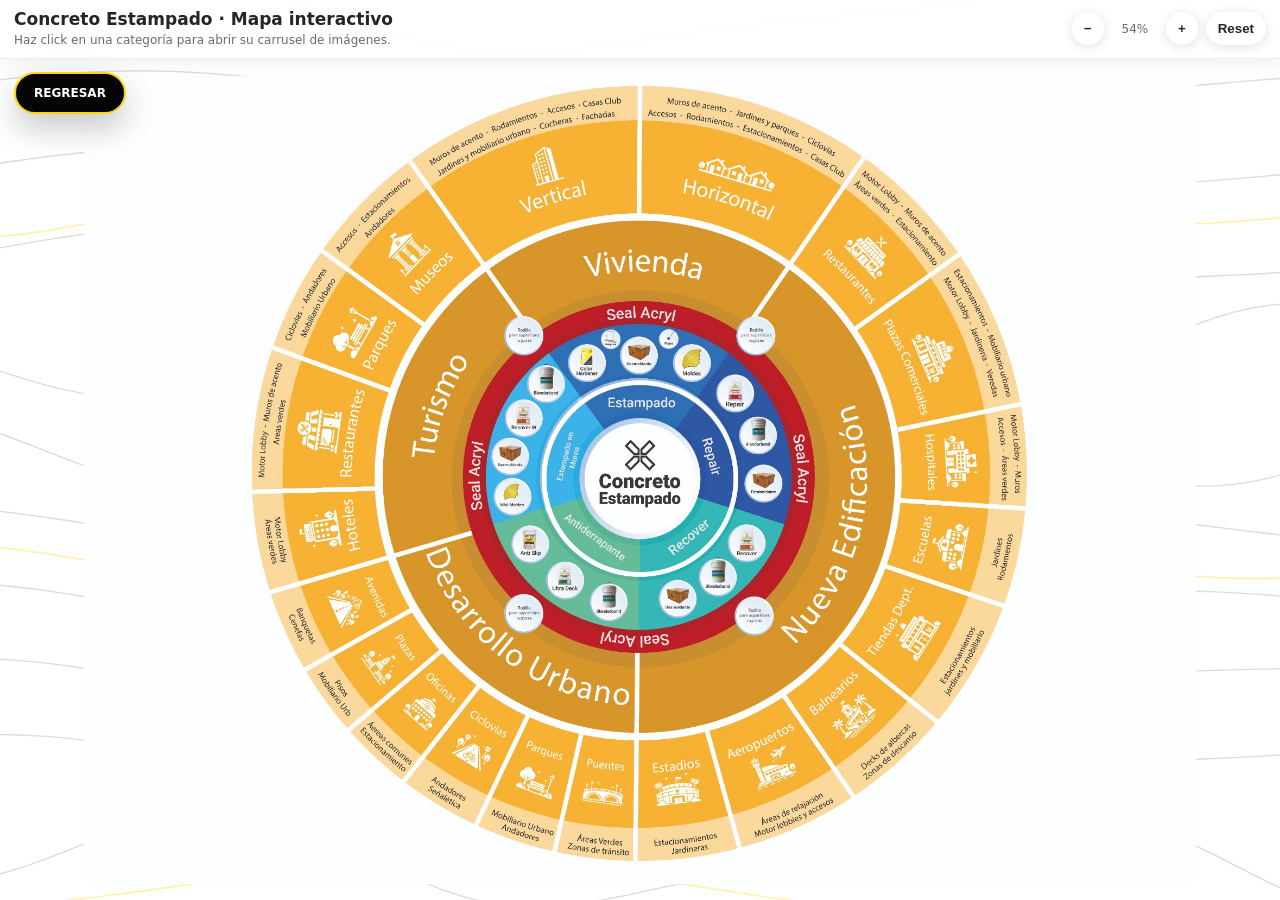
==== infografias/estampado/index.html @ 696eff78 "Add files via upload" ====
<!doctype html>
<html lang="es">
<head>
  <meta charset="utf-8" />
  <meta name="viewport" content="width=device-width, initial-scale=1" />
  <title>Mapa interactivo embebible | Concreto Estampado</title>
  <style>
    :root { --bg:#f6f6f3; --panel:rgba(255,255,255,.94); --accent:#f6ae22; --text:#252525; --muted:#6b6b6b; --ring:rgba(255,190,54,.32); }
    * { box-sizing:border-box; }
    html, body { height:100%; margin:0; background:var(--bg); font-family:Inter, system-ui, -apple-system, BlinkMacSystemFont, "Segoe UI", sans-serif; color:var(--text); }
    body { overflow:hidden; }
    .app { width:100vw; height:100vh; display:grid; grid-template-rows:auto 1fr; }
    header { position:relative; z-index:10; display:flex; gap:12px; align-items:center; justify-content:space-between; padding:10px 14px; background:var(--panel); box-shadow:0 2px 20px rgba(0,0,0,.08); }
    .brand { min-width:0; line-height:1.15; }
    .brand strong { display:block; font-size:clamp(14px,2vw,17px); white-space:nowrap; overflow:hidden; text-overflow:ellipsis; }
    .brand span { font-size:12px; color:var(--muted); }
    .toolbar { display:flex; gap:8px; align-items:center; }
    button { border:0; border-radius:999px; padding:9px 12px; font-weight:700; cursor:pointer; background:#fff; color:var(--text); box-shadow:0 2px 12px rgba(0,0,0,.12); }
    button:hover { background:#fff7e5; }
    .zoom-readout { font-size:12px; min-width:46px; text-align:center; color:var(--muted); }
    .stage { position:relative; overflow:hidden; touch-action:none; cursor:grab; }
    .stage.dragging { cursor:grabbing; }
    .world { position:absolute; left:0; top:0; transform-origin:0 0; }
    .map-wrap { position:relative; width:2048px; height:1489px; }
    .map-img { position:absolute; inset:0; width:2048px; height:1489px; user-select:none; pointer-events:none; display:block; }
    svg.hotspots { position:absolute; inset:0; width:2048px; height:1489px; overflow:visible; }
    .hotspot { fill:transparent; stroke:transparent; stroke-width:3; cursor:pointer; pointer-events:all; transition:fill .16s ease, stroke .16s ease; }
    .hotspot:hover, .hotspot:focus-visible { fill:var(--ring); stroke:rgba(255,255,255,.85); outline:none; }
    .hint { position:absolute; left:14px; bottom:14px; z-index:10; background:var(--panel); border-radius:16px; padding:10px 12px; box-shadow:0 8px 28px rgba(0,0,0,.16); font-size:13px; color:var(--muted); max-width:min(92vw,560px); }
    .tooltip, .toast { position:fixed; z-index:30; background:#1f1f1f; color:#fff; border-radius:12px; font-size:13px; box-shadow:0 8px 25px rgba(0,0,0,.22); }
    .tooltip { pointer-events:none; transform:translate(-50%,calc(-100% - 14px)); padding:8px 10px; opacity:0; transition:opacity .12s ease; white-space:nowrap; }
    .tooltip.show { opacity:1; }
    .toast { left:50%; bottom:24px; transform:translateX(-50%); border-radius:999px; padding:10px 14px; opacity:0; pointer-events:none; transition:opacity .18s ease,bottom .18s ease; }
    .toast.show { opacity:1; bottom:34px; }
    .modal { position:fixed; inset:0; z-index:40; display:none; place-items:center; padding:10px; background:rgba(10,10,10,.82); backdrop-filter:blur(10px); }
    .modal.open { display:grid; }
    .dialog { width:min(1600px,99vw); height:min(960px,96vh); display:grid; grid-template-rows:auto minmax(0,1fr) auto auto; background:#fff; border-radius:12px; overflow:hidden; box-shadow:0 30px 90px rgba(0,0,0,.42); }
    .topbar { display:flex; align-items:center; justify-content:space-between; gap:12px; padding:8px 12px; border-bottom:1px solid rgba(0,0,0,.08); }
    .title { min-width:0; font-size:16px; font-weight:800; white-space:nowrap; overflow:hidden; text-overflow:ellipsis; }
    .close { min-width:38px; height:38px; padding:0; font-size:24px; line-height:1; }
    .gallery-body { position:relative; min-height:360px; background:#111; display:grid; place-items:center; }
    .gallery-image { width:100%; height:100%; max-height:calc(96vh - 142px); aspect-ratio:16/9; object-fit:contain; display:block; background:#111; }
    .gallery-empty { padding:32px; color:#fff; text-align:center; font-weight:700; }
    .gallery-nav { position:absolute; top:50%; transform:translateY(-50%); width:54px; height:54px; padding:0; display:grid; place-items:center; background:rgba(255,255,255,.9); font-size:34px; }
    .gallery-prev { left:16px; }
    .gallery-next { right:16px; }
    .caption { min-height:38px; padding:8px 12px; color:#444; font-size:14px; border-top:1px solid rgba(0,0,0,.08); }
    .thumbs { display:flex; gap:8px; padding:8px 12px 10px; overflow-x:auto; background:#fff; }
    .thumb { flex:0 0 92px; width:92px; height:52px; padding:0; border-radius:6px; overflow:hidden; border:3px solid transparent; box-shadow:none; background:#eee; }
    .thumb.active { border-color:var(--accent); }
    .thumb img { width:100%; height:100%; object-fit:cover; display:block; }
    .secondary { background:#f2f2f2; }
    .primary { background:var(--accent); }
    @media (max-width:640px) {
      header { align-items:flex-start; padding:10px; }
      .brand span, .zoom-readout { display:none; }
      button { padding:8px 10px; }
      .hint { font-size:12px; left:10px; right:10px; bottom:10px; }
      .modal { padding:6px; }
      .dialog { width:100%; height:97vh; border-radius:10px; }
      .gallery-image { max-height:calc(97vh - 150px); aspect-ratio:16/9; }
      .gallery-nav { width:44px; height:44px; font-size:28px; }
      .gallery-prev { left:8px; }
      .gallery-next { right:8px; }
      .thumb { flex-basis:74px; width:74px; height:42px; }
    }
  </style>  <link rel="icon" href="../../assets/favicon.png" type="image/png" />

  <link rel="stylesheet" href="../../assets/topographic-background.css" />
  <script defer src="../../assets/topographic-background.js"></script>
</head>
<body>
  <main class="app" aria-label="Mapa interactivo de aplicaciones de concreto estampado">
    <header>
      <div class="brand">
        <strong>Concreto Estampado · Mapa interactivo</strong>
        <span>Haz click en una categoría para abrir su carrusel de imágenes.</span>
      </div>
      <div class="toolbar" aria-label="Controles">
        <button type="button" id="zoomOut" aria-label="Alejar">−</button>
        <span class="zoom-readout" id="zoomReadout">100%</span>
        <button type="button" id="zoomIn" aria-label="Acercar">+</button>
        <button type="button" id="resetView">Reset</button>
      </div>
    </header>
    <section class="stage" id="stage">
      <div class="world" id="world">
        <div class="map-wrap">
          <img class="map-img" src="[data-uri]" alt="Infografía circular de aplicaciones de concreto estampado" draggable="false" />
          <svg class="hotspots" id="hotspots" viewBox="0 0 2048 1489" aria-label="Zonas clicables del anillo externo"></svg>
        </div>
      </div>
    </section>
  </main>
  <div class="tooltip" id="tooltip"></div>
  <div class="toast" id="toast"></div>

  <div class="modal" id="galleryModal" aria-hidden="true">
    <div class="dialog" role="dialog" aria-modal="true" aria-labelledby="galleryTitle">
      <div class="topbar">
        <div class="title" id="galleryTitle">Galería</div>
        <button type="button" class="close" id="galleryClose" aria-label="Cerrar galería">×</button>
      </div>
      <div class="gallery-body">
        <button type="button" class="gallery-nav gallery-prev" id="galleryPrev" aria-label="Imagen anterior">‹</button>
        <img class="gallery-image" id="galleryImage" alt="" />
        <div class="gallery-empty" id="galleryEmpty">No hay imágenes asignadas todavía.</div>
        <button type="button" class="gallery-nav gallery-next" id="galleryNext" aria-label="Imagen siguiente">›</button>
      </div>
      <div class="caption" id="galleryCaption"></div>
      <div class="thumbs" id="galleryThumbs" aria-label="Miniaturas"></div>
    </div>
  </div>

  <script>
    const HOTSPOTS = [
      { id:"horizontal", label:"Horizontal", start:0.00, end:34.75 },
      { id:"restaurantes-nueva-edificacion", label:"Restaurantes · Nueva Edificación", start:34.75, end:54.75 },
      { id:"plazas-comerciales", label:"Plazas Comerciales", start:54.75, end:78.75 },
      { id:"hospitales", label:"Hospitales", start:78.75, end:94.25 },
      { id:"escuelas", label:"Escuelas", start:94.25, end:109.25 },
      { id:"tiendas-departamentales", label:"Tiendas Departamentales", start:109.25, end:129.25 },
      { id:"balnearios", label:"Balnearios", start:129.25, end:146.25 },
      { id:"aeropuertos", label:"Aeropuertos", start:146.25, end:165.00 },
      { id:"estadios", label:"Estadios", start:165.00, end:180.75 },
      { id:"puentes", label:"Puentes", start:180.75, end:193.00 },
      { id:"parques-desarrollo-urbano", label:"Parques · Desarrollo Urbano", start:193.00, end:205.50 },
      { id:"ciclovias", label:"Ciclovías", start:205.50, end:218.10 },
      { id:"oficinas", label:"Oficinas", start:218.10, end:229.40 },
      { id:"plazas", label:"Plazas", start:229.40, end:240.50 },
      { id:"avenidas", label:"Avenidas", start:240.50, end:253.00 },
      { id:"hoteles", label:"Hoteles", start:253.00, end:268.25 },
      { id:"restaurantes-turismo", label:"Restaurantes · Turismo", start:268.25, end:289.75 },
      { id:"parques-turismo", label:"Parques · Turismo", start:289.75, end:305.75 },
      { id:"museos", label:"Museos", start:305.75, end:324.00 },
      { id:"vertical", label:"Vertical", start:324.00, end:360.00 }
    ];

const DEFAULT_GALERIAS = {
  "horizontal": [
    {
      src: "https://blendergroup.com/storage/product/media/934/gallery_1777592258_dYhiu.webp",
      caption: "Muros de Acento"
    },
    {
      src: "https://blendergroup.com/storage/product/media/935/gallery_1777592265_Bi7jy.webp",
      caption: "Ciclovías"
    },
    {
      src: "https://blendergroup.com/storage/product/media/936/gallery_1777592272_ZVJND.webp",
      caption: "Rodamientos"
    },
    {
      src: "https://blendergroup.com/storage/product/media/937/gallery_1777592278_zgvqG.webp",
      caption: "Casas Club"
    }
  ],

  "vertical": [
    {
      src: "https://blendergroup.com/storage/product/media/928/gallery_1777590663_we9mc.webp",
      caption: "Muros de Acento"
    },
        {
      src: "https://blendergroup.com/storage/product/media/929/gallery_1777591619_v4bQJ.webp",
      caption: "Rodamientos"
    },
        {
      src: "https://blendergroup.com/storage/product/media/930/gallery_1777591620_jKbmV.webp",
      caption: "Accesos"
    },
        {
      src: "https://blendergroup.com/storage/product/media/931/gallery_1777591620_bcSV9.webp",
      caption: "Casas Club"
    },
        {
      src: "https://blendergroup.com/storage/product/media/932/gallery_1777591621_VFtyq.webp",
      caption: "Jardines y mobiliario urbano"
    },
        {
      src: "https://blendergroup.com/storage/product/media/933/gallery_1777591622_Y2eDp.webp",
      caption: "Cocheras"
    }
  ],
    "restaurantes-nueva-edificacion": [
    {
      src: "https://blendergroup.com/storage/product/media/937/gallery_1777592278_zgvqG.webp",
      caption: "Muros de acento"
    },
    {
      src: "https://blendergroup.com/storage/product/media/939/gallery_1777592701_ZSwTq.webp",
      caption: "Estacionamiento"
    },
  ],
    "plazas-comerciales": [
    {
      src: "https://blendergroup.com/storage/product/media/940/gallery_1777593370_2DDjG.webp",
      caption: "Motor Lobby"
    },
    {
      src: "https://blendergroup.com/storage/product/media/941/gallery_1777593371_QbV6s.webp",
      caption: "Jardineras"
    },
  ],
      "hospitales": [
    {
      src: "https://blendergroup.com/storage/product/media/942/gallery_1778604742_ZPzyX.webp",
      caption: "Acceso Hospital"
    },
    {
      src: "https://blendergroup.com/storage/product/media/943/gallery_1778605312_E4sng.webp",
      caption: "Pasillos Exteriores"
    },
    {
      src: "https://blendergroup.com/storage/product/media/944/gallery_1778605373_tTREZ.webp",
      caption: "Zonas de relajación"
    }
  ],
      "escuelas": [
    {
      src: "https://blendergroup.com/storage/product/media/945/gallery_1778605608_DaRCp.webp",
      caption: "Jardines"
    }
  ],
      "tiendas-departamentales": [
    {
      src: "https://blendergroup.com/storage/product/media/946/gallery_1778606156_xO3Bm.webp",
      caption: "Estacionamientos"
    },
    {
      src: "https://blendergroup.com/storage/product/media/947/gallery_1778606305_asc0Y.webp",
      caption: "Jardines"
    },
  ],
      "balnearios": [
    {
      src: "https://blendergroup.com/storage/product/media/948/gallery_1778607998_VzJSh.webp",
      caption: "Decks"
    },
  ],
      "aeropuertos": [
    {
      src: "https://blendergroup.com/storage/product/media/949/gallery_1778608094_9d6fF.webp",
      caption: "Zona Lounge"
    },
  ],
      "estadios": [
    {
      src: "https://blendergroup.com/storage/product/media/950/gallery_1778608123_2h6Yg.webp",
      caption: "Areas de tránsito"
    },
  ],
      "puentes": [
    {
      src: "https://blendergroup.com/storage/product/media/951/gallery_1778608268_LLCTJ.webp",
      caption: "Puentes Peatonales"
    },
  ],
      "parques-desarrollo-urbano": [
    {
      src: "https://blendergroup.com/storage/product/media/952/gallery_1778608356_MaZ9W.webp",
      caption: "Parques"
    },
  ],
      "ciclovias": [
    {
      src: "https://blendergroup.com/storage/product/media/953/gallery_1778608407_BDEOr.webp",
      caption: "Ciclovia"
    },
  ],
      "oficinas": [
    {
      src: "https://blendergroup.com/storage/product/media/954/gallery_1778608469_YIAgj.webp",
      caption: "Areas entre edificios"
    },
  ],
      "plazas": [
    {
      src: "https://blendergroup.com/storage/product/media/955/gallery_1778608511_SiGit.webp",
      caption: "Plaza"
    },
  ],
      "avenidas": [
    {
      src: "https://blendergroup.com/storage/product/media/956/gallery_1778608547_Wb807.webp",
      caption: "Avenidas"
    },
  ],
      "hoteles": [
    {
      src: "https://blendergroup.com/storage/product/media/957/gallery_1778608577_kNy7X.webp",
      caption: "Hoteles"
    },
  ],
      "restaurantes-turismo": [
    {
      src: "https://blendergroup.com/storage/product/media/958/gallery_1778608650_TxU6V.webp",
      caption: "Restaurantes"
    },
  ],
      "parques-turismo": [
    {
      src: "https://blendergroup.com/storage/product/media/959/gallery_1778608682_SDXlV.webp",
      caption: "Parques"
    },
  ],
      "museos": [
    {
      src: "https://blendergroup.com/storage/product/media/960/gallery_1778608890_lrp1b.webp",
      caption: "Museos"
    },
  ]
};
    
    const IMG_W = 2048, IMG_H = 1489, CX = 1024, CY = 744, INNER_R = 484, OUTER_R = 728;
    const stage = document.getElementById('stage'), world = document.getElementById('world'), svg = document.getElementById('hotspots');
    const tooltip = document.getElementById('tooltip'), toast = document.getElementById('toast'), zoomReadout = document.getElementById('zoomReadout');
    const galleryModal = document.getElementById('galleryModal'), galleryTitle = document.getElementById('galleryTitle'), galleryClose = document.getElementById('galleryClose');
    const galleryPrev = document.getElementById('galleryPrev'), galleryNext = document.getElementById('galleryNext'), galleryImage = document.getElementById('galleryImage');
    const galleryEmpty = document.getElementById('galleryEmpty'), galleryCaption = document.getElementById('galleryCaption'), galleryThumbs = document.getElementById('galleryThumbs');

    let view = { x:0, y:0, scale:1 }, pointers = new Map(), dragStart = null, didDrag = false, lastTapDistance = null;
    let galerias = cleanGalerias(DEFAULT_GALERIAS), activeGallery = { label:'', images:[], index:0 };

    function cleanGalerias(data) {
      const output = {};
      Object.entries(data || {}).forEach(([id, images]) => {
        if (!Array.isArray(images)) return;
        output[id] = images
          .map(image => typeof image === 'string' ? { src:image, caption:'' } : image)
          .filter(image => image && image.src)
          .map(image => ({ src:String(image.src).trim(), caption:String(image.caption || '').trim() }))
          .filter(image => image.src);
      });
      return output;
    }
    function polar(cx, cy, r, angleDeg) {
      const a = (angleDeg - 90) * Math.PI / 180;
      return [cx + r * Math.cos(a), cy + r * Math.sin(a)];
    }
    function sectorPath(start, end) {
      const large = end - start > 180 ? 1 : 0;
      const [x1,y1] = polar(CX,CY,OUTER_R,start), [x2,y2] = polar(CX,CY,OUTER_R,end);
      const [x3,y3] = polar(CX,CY,INNER_R,end), [x4,y4] = polar(CX,CY,INNER_R,start);
      return `M ${x1} ${y1} A ${OUTER_R} ${OUTER_R} 0 ${large} 1 ${x2} ${y2} L ${x3} ${y3} A ${INNER_R} ${INNER_R} 0 ${large} 0 ${x4} ${y4} Z`;
    }
    function getGalleryImages(id) {
      return (galerias[id] || []).filter(image => image && image.src);
    }
    function renderHotspots() {
      svg.innerHTML = '';
      HOTSPOTS.forEach(item => {
        const p = document.createElementNS('http://www.w3.org/2000/svg', 'path');
        p.setAttribute('d', sectorPath(item.start, item.end));
        p.setAttribute('class', 'hotspot');
        p.setAttribute('tabindex', '0');
        p.setAttribute('role', 'button');
        p.setAttribute('aria-label', item.label);
        p.dataset.id = item.id;
        p.dataset.label = item.label;
        p.addEventListener('pointerdown', ev => {
          ev.stopPropagation();
          didDrag = false;
        });
        p.addEventListener('pointerenter', showTip);
        p.addEventListener('pointermove', moveTip);
        p.addEventListener('pointerleave', hideTip);
        p.addEventListener('click', ev => { ev.stopPropagation(); if (!didDrag) openHotspot(item); });
        p.addEventListener('keydown', ev => { if (ev.key === 'Enter' || ev.key === ' ') { ev.preventDefault(); openHotspot(item); } });
        svg.appendChild(p);
      });
    }
    function openHotspot(item) {
      const images = getGalleryImages(item.id);
      if (!images.length) { showToast(`Sin imágenes: ${item.label}. Agrega URLs en DEFAULT_GALERIAS.`); return; }
      openGallery(item.id, item.label, images);
    }
    function openGallery(id, label, images, startIndex = 0) {
      activeGallery = { id, label, images, index:startIndex };
      galleryTitle.textContent = label;
      galleryModal.classList.add('open');
      galleryModal.setAttribute('aria-hidden', 'false');
      renderGallery();
      galleryClose.focus();
    }
    function closeGallery() {
      galleryModal.classList.remove('open');
      galleryModal.setAttribute('aria-hidden', 'true');
      galleryImage.removeAttribute('src');
    }
    function setGalleryIndex(index) {
      const total = activeGallery.images.length;
      if (!total) return;
      activeGallery.index = (index + total) % total;
      renderGallery();
    }
    function renderGallery() {
      const { images, index, label } = activeGallery;
      const current = images[index];
      galleryImage.style.display = current ? 'block' : 'none';
      galleryEmpty.style.display = current ? 'none' : 'block';
      galleryPrev.style.display = images.length > 1 ? 'grid' : 'none';
      galleryNext.style.display = images.length > 1 ? 'grid' : 'none';
      galleryCaption.textContent = current ? (current.caption || `${label} · ${index + 1} de ${images.length}`) : '';
      galleryThumbs.innerHTML = '';
      if (!current) return;
      galleryImage.src = current.src;
      galleryImage.alt = current.caption || label;
      images.forEach((image, imageIndex) => {
        const btn = document.createElement('button');
        btn.type = 'button';
        btn.className = 'thumb' + (imageIndex === index ? ' active' : '');
        btn.setAttribute('aria-label', `Ver imagen ${imageIndex + 1}`);
        btn.addEventListener('click', () => setGalleryIndex(imageIndex));
        const thumb = document.createElement('img');
        thumb.src = image.src;
        thumb.alt = '';
        btn.appendChild(thumb);
        galleryThumbs.appendChild(btn);
      });
    }
    function showTip(ev) {
      const count = getGalleryImages(ev.currentTarget.dataset.id).length;
      tooltip.textContent = `${ev.currentTarget.dataset.label} · ${count ? count + ' imágenes' : 'sin imágenes'}`;
      tooltip.classList.add('show');
      moveTip(ev);
    }
    function moveTip(ev) { tooltip.style.left = ev.clientX + 'px'; tooltip.style.top = ev.clientY + 'px'; }
    function hideTip() { tooltip.classList.remove('show'); }
    function showToast(msg) {
      toast.textContent = msg;
      toast.classList.add('show');
      clearTimeout(showToast.t);
      showToast.t = setTimeout(() => toast.classList.remove('show'), 2200);
    }
    function applyTransform() {
      world.style.transform = `translate(${view.x}px, ${view.y}px) scale(${view.scale})`;
      zoomReadout.textContent = Math.round(view.scale * 100) + '%';
    }
    function clampView() {
      const sw = stage.clientWidth, sh = stage.clientHeight, w = IMG_W * view.scale, h = IMG_H * view.scale, margin = 80;
      view.x = w <= sw ? (sw - w) / 2 : Math.min(margin, Math.max(sw - w - margin, view.x));
      view.y = h <= sh ? (sh - h) / 2 : Math.min(margin, Math.max(sh - h - margin, view.y));
    }
    function fitToScreen() {
      view.scale = Math.max(0.18, Math.min(stage.clientWidth / IMG_W, stage.clientHeight / IMG_H) * 0.96);
      view.x = (stage.clientWidth - IMG_W * view.scale) / 2;
      view.y = (stage.clientHeight - IMG_H * view.scale) / 2;
      applyTransform();
    }
    function zoomAt(clientX, clientY, factor) {
      const old = view.scale, next = Math.min(4, Math.max(0.18, old * factor));
      const wx = (clientX - view.x) / old, wy = (clientY - view.y) / old;
      view.scale = next;
      view.x = clientX - wx * next;
      view.y = clientY - wy * next;
      clampView();
      applyTransform();
    }
    stage.addEventListener('wheel', ev => { ev.preventDefault(); zoomAt(ev.clientX, ev.clientY, ev.deltaY < 0 ? 1.12 : 0.89); }, { passive:false });
    stage.addEventListener('pointerdown', ev => {
      if (ev.target.classList && ev.target.classList.contains('hotspot')) return;
      stage.setPointerCapture(ev.pointerId);
      pointers.set(ev.pointerId, { x:ev.clientX, y:ev.clientY });
      didDrag = false;
      if (pointers.size === 1) { dragStart = { x:ev.clientX, y:ev.clientY, vx:view.x, vy:view.y }; lastTapDistance = null; stage.classList.add('dragging'); }
      if (pointers.size === 2) {
        const pts = [...pointers.values()];
        lastTapDistance = Math.hypot(pts[0].x - pts[1].x, pts[0].y - pts[1].y);
      }
    });
    stage.addEventListener('pointermove', ev => {
      if (!pointers.has(ev.pointerId)) return;
      pointers.set(ev.pointerId, { x:ev.clientX, y:ev.clientY });
      if (pointers.size === 2) {
        const pts = [...pointers.values()], d = Math.hypot(pts[0].x - pts[1].x, pts[0].y - pts[1].y);
        if (lastTapDistance) zoomAt((pts[0].x + pts[1].x) / 2, (pts[0].y + pts[1].y) / 2, d / lastTapDistance);
        lastTapDistance = d;
        didDrag = true;
        return;
      }
      if (!dragStart) return;
      const dx = ev.clientX - dragStart.x, dy = ev.clientY - dragStart.y;
      if (Math.abs(dx) + Math.abs(dy) > 5) didDrag = true;
      view.x = dragStart.vx + dx;
      view.y = dragStart.vy + dy;
      clampView();
      applyTransform();
    });
    function endPointer(ev) {
      pointers.delete(ev.pointerId);
      stage.classList.remove('dragging');
      dragStart = null;
      lastTapDistance = null;
      setTimeout(() => { didDrag = false; }, 0);
    }
    stage.addEventListener('pointerup', endPointer);
    stage.addEventListener('pointercancel', endPointer);
    document.getElementById('zoomIn').addEventListener('click', () => zoomAt(stage.clientWidth / 2, stage.clientHeight / 2, 1.22));
    document.getElementById('zoomOut').addEventListener('click', () => zoomAt(stage.clientWidth / 2, stage.clientHeight / 2, 0.82));
    document.getElementById('resetView').addEventListener('click', fitToScreen);
    galleryClose.addEventListener('click', closeGallery);
    galleryPrev.addEventListener('click', () => setGalleryIndex(activeGallery.index - 1));
    galleryNext.addEventListener('click', () => setGalleryIndex(activeGallery.index + 1));
    galleryModal.addEventListener('click', ev => { if (ev.target === galleryModal) closeGallery(); });
    document.addEventListener('keydown', ev => {
      if (galleryModal.classList.contains('open')) {
        if (ev.key === 'Escape') closeGallery();
        if (ev.key === 'ArrowLeft') setGalleryIndex(activeGallery.index - 1);
        if (ev.key === 'ArrowRight') setGalleryIndex(activeGallery.index + 1);
      }
    });
    window.addEventListener('resize', () => { clampView(); applyTransform(); });
    renderHotspots();
    fitToScreen();
  </script>
</body>
</html>
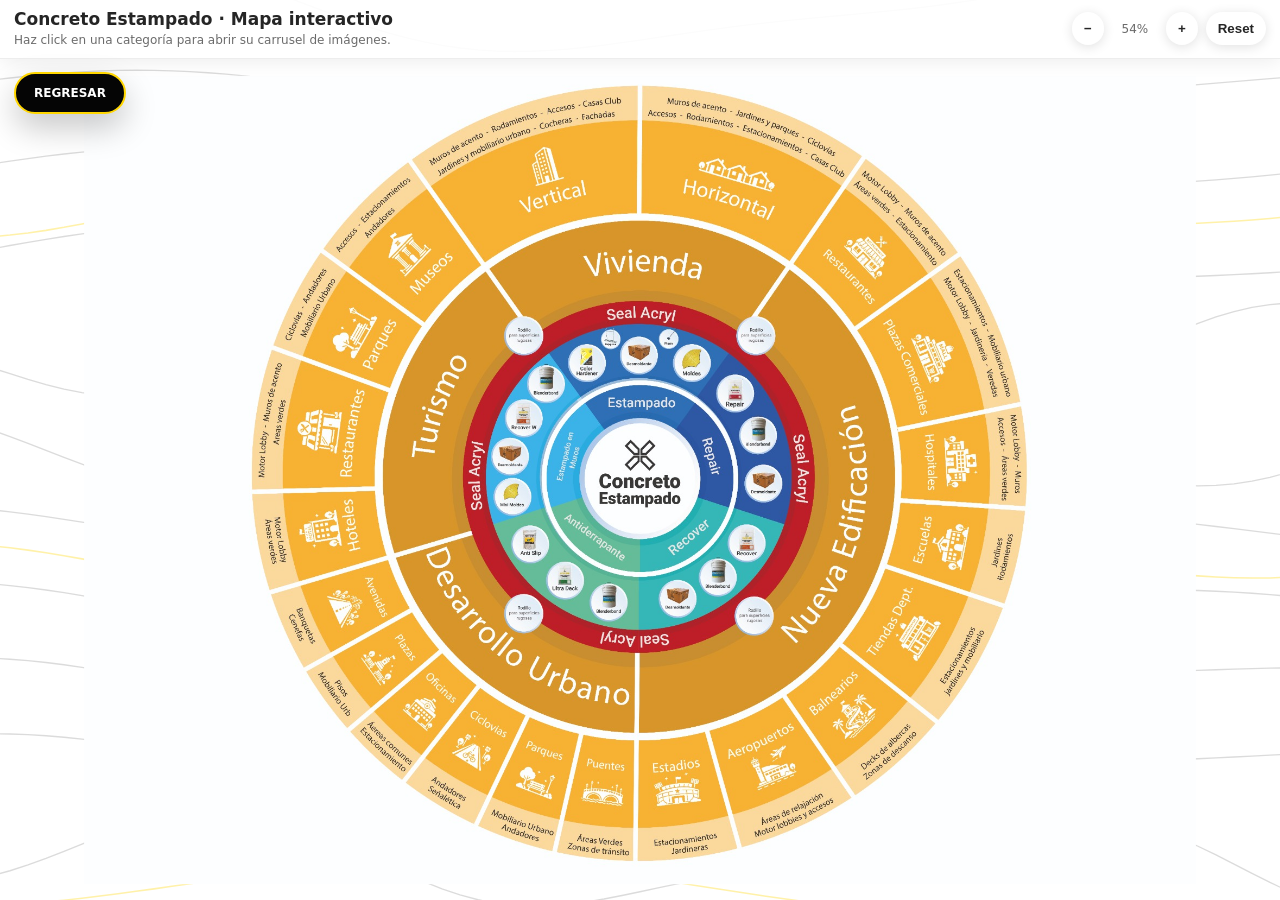
==== commit 8ff83e40: "index.html" ====
--- a/infografias/estampado/index.html
+++ b/infografias/estampado/index.html
@@ -185,11 +185,11 @@
     "restaurantes-nueva-edificacion": [
     {
       src: "https://blendergroup.com/storage/product/media/937/gallery_1777592278_zgvqG.webp",
-      caption: "Muros de acento"
+      caption: "Al Aire Libre"
     },
     {
       src: "https://blendergroup.com/storage/product/media/939/gallery_1777592701_ZSwTq.webp",
-      caption: "Estacionamiento"
+      caption: "Motor Lobby"
     },
   ],
     "plazas-comerciales": [
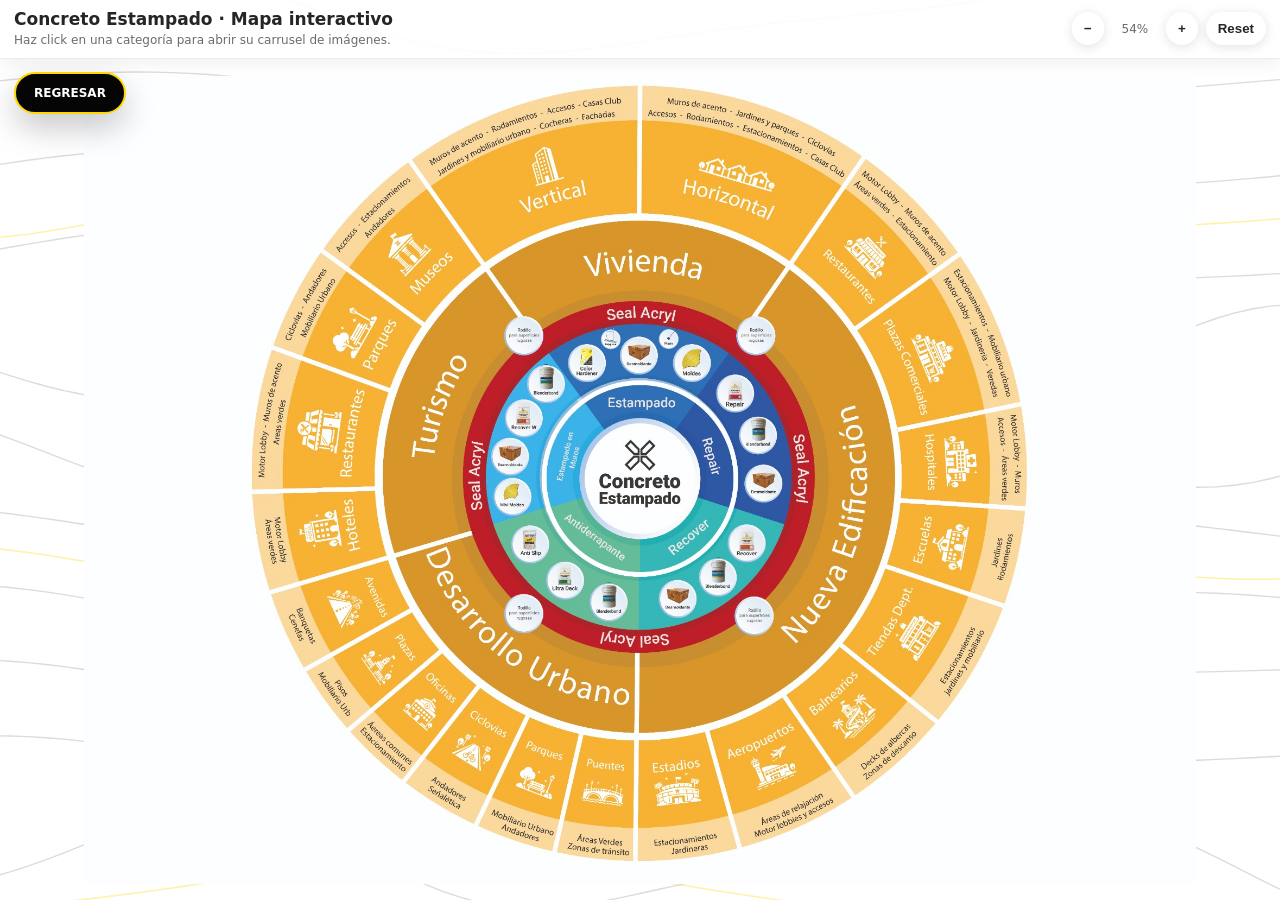
==== commit 60fe4b1f: "index.html" ====
--- a/infografias/estampado/index.html
+++ b/infografias/estampado/index.html
@@ -139,176 +139,194 @@
 const DEFAULT_GALERIAS = {
   "horizontal": [
     {
-      src: "https://blendergroup.com/storage/product/media/934/gallery_1777592258_dYhiu.webp",
-      caption: "Muros de Acento"
-    },
-    {
-      src: "https://blendergroup.com/storage/product/media/935/gallery_1777592265_Bi7jy.webp",
-      caption: "Ciclovías"
-    },
-    {
-      src: "https://blendergroup.com/storage/product/media/936/gallery_1777592272_ZVJND.webp",
-      caption: "Rodamientos"
-    },
-    {
-      src: "https://blendergroup.com/storage/product/media/937/gallery_1777592278_zgvqG.webp",
-      caption: "Casas Club"
+      src: "N/A",
+      caption: "N/A"
+    },
+    {
+      src: "N/A",
+      caption: "N/A"
+    },
+    {
+      src: "N/A",
+      caption: "N/A"
+    },
+    {
+      src: "N/A",
+      caption: "N/A"
     }
   ],
 
   "vertical": [
     {
-      src: "https://blendergroup.com/storage/product/media/928/gallery_1777590663_we9mc.webp",
-      caption: "Muros de Acento"
-    },
-        {
-      src: "https://blendergroup.com/storage/product/media/929/gallery_1777591619_v4bQJ.webp",
-      caption: "Rodamientos"
-    },
-        {
-      src: "https://blendergroup.com/storage/product/media/930/gallery_1777591620_jKbmV.webp",
-      caption: "Accesos"
-    },
-        {
-      src: "https://blendergroup.com/storage/product/media/931/gallery_1777591620_bcSV9.webp",
-      caption: "Casas Club"
-    },
-        {
-      src: "https://blendergroup.com/storage/product/media/932/gallery_1777591621_VFtyq.webp",
-      caption: "Jardines y mobiliario urbano"
-    },
-        {
-      src: "https://blendergroup.com/storage/product/media/933/gallery_1777591622_Y2eDp.webp",
-      caption: "Cocheras"
-    }
-  ],
-    "restaurantes-nueva-edificacion": [
-    {
-      src: "https://blendergroup.com/storage/product/media/937/gallery_1777592278_zgvqG.webp",
-      caption: "Al Aire Libre"
-    },
-    {
-      src: "https://blendergroup.com/storage/product/media/939/gallery_1777592701_ZSwTq.webp",
-      caption: "Motor Lobby"
-    },
-  ],
-    "plazas-comerciales": [
-    {
-      src: "https://blendergroup.com/storage/product/media/940/gallery_1777593370_2DDjG.webp",
-      caption: "Motor Lobby"
-    },
-    {
-      src: "https://blendergroup.com/storage/product/media/941/gallery_1777593371_QbV6s.webp",
-      caption: "Jardineras"
-    },
-  ],
-      "hospitales": [
-    {
-      src: "https://blendergroup.com/storage/product/media/942/gallery_1778604742_ZPzyX.webp",
-      caption: "Acceso Hospital"
-    },
-    {
-      src: "https://blendergroup.com/storage/product/media/943/gallery_1778605312_E4sng.webp",
-      caption: "Pasillos Exteriores"
-    },
-    {
-      src: "https://blendergroup.com/storage/product/media/944/gallery_1778605373_tTREZ.webp",
-      caption: "Zonas de relajación"
-    }
-  ],
-      "escuelas": [
-    {
-      src: "https://blendergroup.com/storage/product/media/945/gallery_1778605608_DaRCp.webp",
-      caption: "Jardines"
-    }
-  ],
-      "tiendas-departamentales": [
-    {
-      src: "https://blendergroup.com/storage/product/media/946/gallery_1778606156_xO3Bm.webp",
-      caption: "Estacionamientos"
-    },
-    {
-      src: "https://blendergroup.com/storage/product/media/947/gallery_1778606305_asc0Y.webp",
-      caption: "Jardines"
-    },
-  ],
-      "balnearios": [
-    {
-      src: "https://blendergroup.com/storage/product/media/948/gallery_1778607998_VzJSh.webp",
-      caption: "Decks"
-    },
-  ],
-      "aeropuertos": [
-    {
-      src: "https://blendergroup.com/storage/product/media/949/gallery_1778608094_9d6fF.webp",
-      caption: "Zona Lounge"
-    },
-  ],
-      "estadios": [
-    {
-      src: "https://blendergroup.com/storage/product/media/950/gallery_1778608123_2h6Yg.webp",
-      caption: "Areas de tránsito"
-    },
-  ],
-      "puentes": [
-    {
-      src: "https://blendergroup.com/storage/product/media/951/gallery_1778608268_LLCTJ.webp",
-      caption: "Puentes Peatonales"
-    },
-  ],
-      "parques-desarrollo-urbano": [
-    {
-      src: "https://blendergroup.com/storage/product/media/952/gallery_1778608356_MaZ9W.webp",
-      caption: "Parques"
-    },
-  ],
-      "ciclovias": [
-    {
-      src: "https://blendergroup.com/storage/product/media/953/gallery_1778608407_BDEOr.webp",
-      caption: "Ciclovia"
-    },
-  ],
-      "oficinas": [
-    {
-      src: "https://blendergroup.com/storage/product/media/954/gallery_1778608469_YIAgj.webp",
-      caption: "Areas entre edificios"
-    },
-  ],
-      "plazas": [
-    {
-      src: "https://blendergroup.com/storage/product/media/955/gallery_1778608511_SiGit.webp",
-      caption: "Plaza"
-    },
-  ],
-      "avenidas": [
-    {
-      src: "https://blendergroup.com/storage/product/media/956/gallery_1778608547_Wb807.webp",
-      caption: "Avenidas"
-    },
-  ],
-      "hoteles": [
-    {
-      src: "https://blendergroup.com/storage/product/media/957/gallery_1778608577_kNy7X.webp",
-      caption: "Hoteles"
-    },
-  ],
-      "restaurantes-turismo": [
-    {
-      src: "https://blendergroup.com/storage/product/media/958/gallery_1778608650_TxU6V.webp",
-      caption: "Restaurantes"
-    },
-  ],
-      "parques-turismo": [
-    {
-      src: "https://blendergroup.com/storage/product/media/959/gallery_1778608682_SDXlV.webp",
-      caption: "Parques"
-    },
-  ],
-      "museos": [
-    {
-      src: "https://blendergroup.com/storage/product/media/960/gallery_1778608890_lrp1b.webp",
-      caption: "Museos"
-    },
+      src: "N/A",
+      caption: "N/A"
+    },
+    {
+      src: "N/A",
+      caption: "N/A"
+    },
+    {
+      src: "N/A",
+      caption: "N/A"
+    },
+    {
+      src: "N/A",
+      caption: "N/A"
+    },
+    {
+      src: "N/A",
+      caption: "N/A"
+    },
+    {
+      src: "N/A",
+      caption: "N/A"
+    }
+  ],
+
+  "restaurantes-nueva-edificacion": [
+    {
+      src: "N/A",
+      caption: "N/A"
+    },
+    {
+      src: "N/A",
+      caption: "N/A"
+    }
+  ],
+
+  "plazas-comerciales": [
+    {
+      src: "N/A",
+      caption: "N/A"
+    },
+    {
+      src: "N/A",
+      caption: "N/A"
+    }
+  ],
+
+  "hospitales": [
+    {
+      src: "N/A",
+      caption: "N/A"
+    },
+    {
+      src: "N/A",
+      caption: "N/A"
+    },
+    {
+      src: "N/A",
+      caption: "N/A"
+    }
+  ],
+
+  "escuelas": [
+    {
+      src: "N/A",
+      caption: "N/A"
+    }
+  ],
+
+  "tiendas-departamentales": [
+    {
+      src: "N/A",
+      caption: "N/A"
+    },
+    {
+      src: "N/A",
+      caption: "N/A"
+    }
+  ],
+
+  "balnearios": [
+    {
+      src: "N/A",
+      caption: "N/A"
+    }
+  ],
+
+  "aeropuertos": [
+    {
+      src: "N/A",
+      caption: "N/A"
+    }
+  ],
+
+  "estadios": [
+    {
+      src: "N/A",
+      caption: "N/A"
+    }
+  ],
+
+  "puentes": [
+    {
+      src: "N/A",
+      caption: "N/A"
+    }
+  ],
+
+  "parques-desarrollo-urbano": [
+    {
+      src: "N/A",
+      caption: "N/A"
+    }
+  ],
+
+  "ciclovias": [
+    {
+      src: "N/A",
+      caption: "N/A"
+    }
+  ],
+
+  "oficinas": [
+    {
+      src: "N/A",
+      caption: "N/A"
+    }
+  ],
+
+  "plazas": [
+    {
+      src: "N/A",
+      caption: "N/A"
+    }
+  ],
+
+  "avenidas": [
+    {
+      src: "N/A",
+      caption: "N/A"
+    }
+  ],
+
+  "hoteles": [
+    {
+      src: "N/A",
+      caption: "N/A"
+    }
+  ],
+
+  "restaurantes-turismo": [
+    {
+      src: "N/A",
+      caption: "N/A"
+    }
+  ],
+
+  "parques-turismo": [
+    {
+      src: "N/A",
+      caption: "N/A"
+    }
+  ],
+
+  "museos": [
+    {
+      src: "N/A",
+      caption: "N/A"
+    }
   ]
 };
     
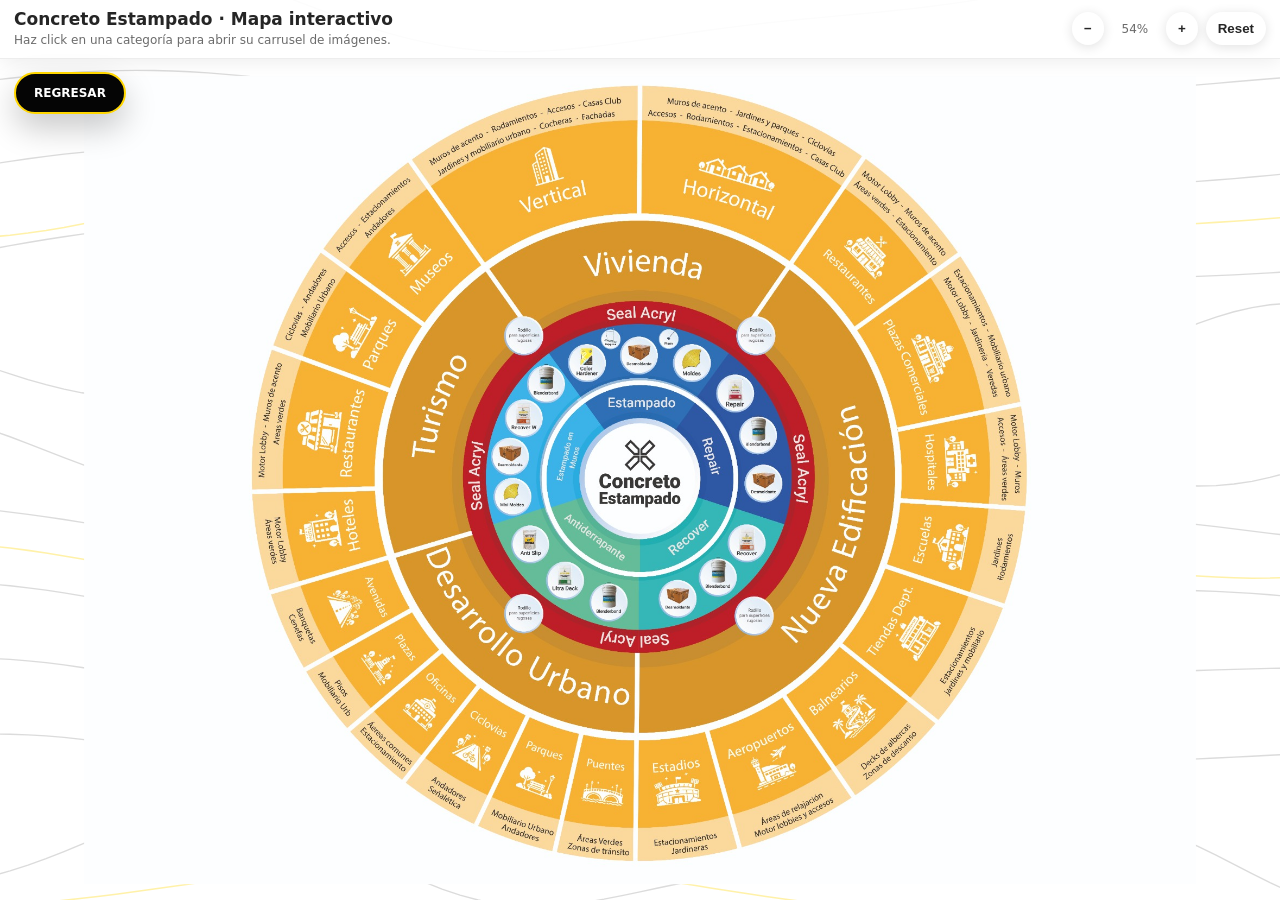
==== commit e58e9af0: "index.html" ====
--- a/infografias/estampado/index.html
+++ b/infografias/estampado/index.html
@@ -196,8 +196,8 @@
 
   "plazas-comerciales": [
     {
-      src: "N/A",
-      caption: "N/A"
+      src: "https://blendergroup.com/storage/product/media/674/concreto-estampado-centros-comerciales.webp",
+      caption: "Plaza Comercial"
     },
     {
       src: "N/A",
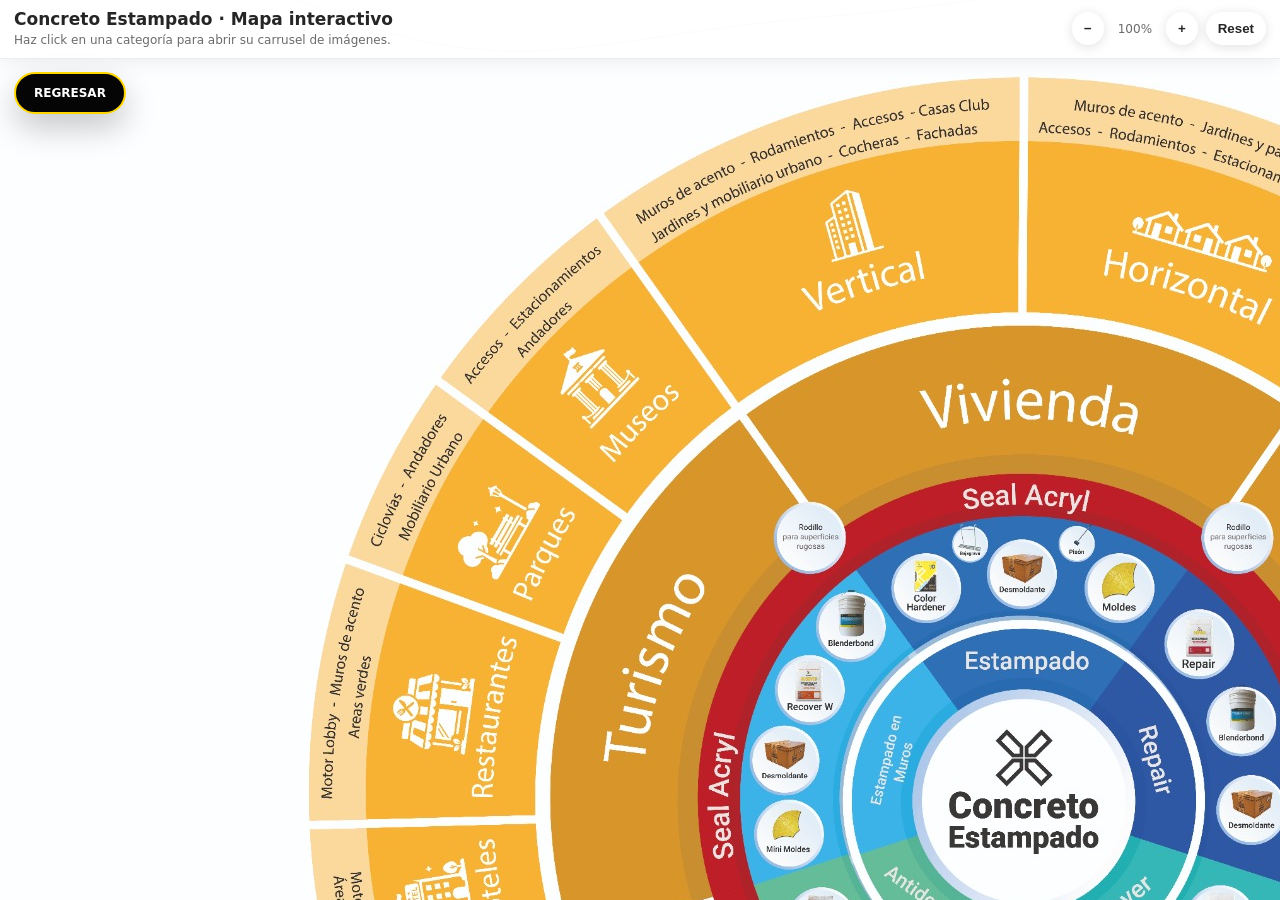
==== commit 28b2f761: "index.html" ====
--- a/infografias/estampado/index.html
+++ b/infografias/estampado/index.html
@@ -207,12 +207,12 @@
 
   "hospitales": [
     {
-      src: "N/A",
-      caption: "N/A"
-    },
-    {
-      src: "N/A",
-      caption: "N/A"
+      src: "https://blendergroup.com/storage/product/media/671/concreto-estampado-hospitales.webp",
+      caption: "Hospitales"
+    },
+    {
+      src: "https://blendergroup.com/storage/product/media/672/concreto-estampado-hospitales.webp,
+      caption: "Hospitales"
     },
     {
       src: "N/A",
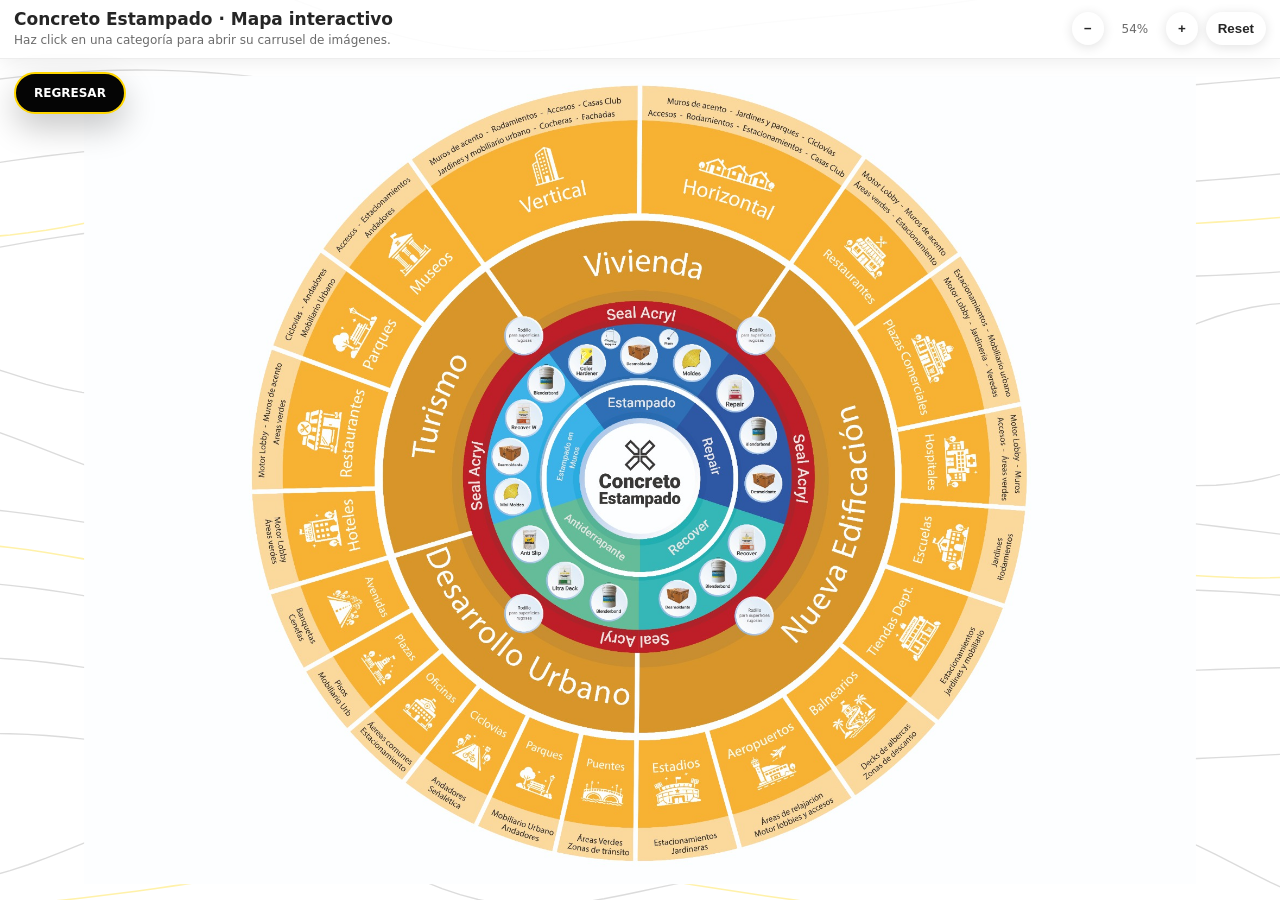
==== commit eff7aaf8: "index.html" ====
--- a/infografias/estampado/index.html
+++ b/infografias/estampado/index.html
@@ -183,151 +183,699 @@
     }
   ],
 
-  "restaurantes-nueva-edificacion": [
-    {
-      src: "N/A",
-      caption: "N/A"
-    },
-    {
-      src: "N/A",
-      caption: "N/A"
-    }
-  ],
-
-  "plazas-comerciales": [
-    {
-      src: "https://blendergroup.com/storage/product/media/674/concreto-estampado-centros-comerciales.webp",
-      caption: "Plaza Comercial"
-    },
-    {
-      src: "N/A",
-      caption: "N/A"
-    }
-  ],
-
-  "hospitales": [
-    {
-      src: "https://blendergroup.com/storage/product/media/671/concreto-estampado-hospitales.webp",
-      caption: "Hospitales"
-    },
-    {
-      src: "https://blendergroup.com/storage/product/media/672/concreto-estampado-hospitales.webp,
-      caption: "Hospitales"
-    },
-    {
-      src: "N/A",
-      caption: "N/A"
-    }
-  ],
-
-  "escuelas": [
-    {
-      src: "N/A",
-      caption: "N/A"
-    }
-  ],
-
-  "tiendas-departamentales": [
-    {
-      src: "N/A",
-      caption: "N/A"
-    },
-    {
-      src: "N/A",
-      caption: "N/A"
-    }
-  ],
-
-  "balnearios": [
-    {
-      src: "N/A",
-      caption: "N/A"
-    }
-  ],
-
-  "aeropuertos": [
-    {
-      src: "N/A",
-      caption: "N/A"
-    }
-  ],
-
-  "estadios": [
-    {
-      src: "N/A",
-      caption: "N/A"
-    }
-  ],
-
-  "puentes": [
-    {
-      src: "N/A",
-      caption: "N/A"
-    }
-  ],
-
-  "parques-desarrollo-urbano": [
-    {
-      src: "N/A",
-      caption: "N/A"
-    }
-  ],
-
-  "ciclovias": [
-    {
-      src: "N/A",
-      caption: "N/A"
-    }
-  ],
-
-  "oficinas": [
-    {
-      src: "N/A",
-      caption: "N/A"
-    }
-  ],
-
-  "plazas": [
-    {
-      src: "N/A",
-      caption: "N/A"
-    }
-  ],
-
-  "avenidas": [
-    {
-      src: "N/A",
-      caption: "N/A"
-    }
-  ],
-
-  "hoteles": [
-    {
-      src: "N/A",
-      caption: "N/A"
-    }
-  ],
-
-  "restaurantes-turismo": [
-    {
-      src: "N/A",
-      caption: "N/A"
-    }
-  ],
-
-  "parques-turismo": [
-    {
-      src: "N/A",
-      caption: "N/A"
-    }
-  ],
-
-  "museos": [
-    {
-      src: "N/A",
-      caption: "N/A"
-    }
-  ]
+ "restaurantes-nueva-edificacion": [
+  {
+    src: "https://blendergroup.com/storage/product/media/694/microcemento-comedor.webp",
+    caption: "Restaurantes nueva edificación"
+  },
+  {
+    src: "https://blendergroup.com/storage/product/media/697/microcemento-terraza.webp",
+    caption: "Restaurantes nueva edificación"
+  },
+  {
+    src: "https://blendergroup.com/storage/product/media/698/microcemento-estancia.webp",
+    caption: "Restaurantes nueva edificación"
+  },
+  {
+    src: "https://blendergroup.com/storage/product/media/699/microcemento-sala-de-estar.webp",
+    caption: "Restaurantes nueva edificación"
+  },
+  {
+    src: "https://blendergroup.com/storage/product/media/700/microcemento-cocina.webp",
+    caption: "Restaurantes nueva edificación"
+  },
+  {
+    src: "https://blendergroup.com/storage/product/media/702/microcemento-comedor.webp",
+    caption: "Restaurantes nueva edificación"
+  },
+  {
+    src: "https://blendergroup.com/storage/product/media/703/microcemento-pasillo.webp",
+    caption: "Restaurantes nueva edificación"
+  },
+  {
+    src: "https://blendergroup.com/storage/product/media/704/microcemento-salada-de-estar.webp",
+    caption: "Restaurantes nueva edificación"
+  },
+  {
+    src: "https://blendergroup.com/storage/product/media/709/microcemento-sanitarios.webp",
+    caption: "Restaurantes nueva edificación"
+  },
+  {
+    src: "https://blendergroup.com/storage/product/media/716/microcemento-comedor.webp",
+    caption: "Restaurantes nueva edificación"
+  },
+  {
+    src: "https://blendergroup.com/storage/product/media/720/microcemento-comedor.webp",
+    caption: "Restaurantes nueva edificación"
+  },
+  {
+    src: "https://blendergroup.com/storage/product/media/722/microcemento-buffete.webp",
+    caption: "Restaurantes nueva edificación"
+  },
+  {
+    src: "https://blendergroup.com/storage/product/media/741/microcemento-habitacion.webp",
+    caption: "Restaurantes nueva edificación"
+  },
+  {
+    src: "https://blendergroup.com/storage/product/media/744/microcemento-cocina.webp",
+    caption: "Restaurantes nueva edificación"
+  },
+  {
+    src: "https://blendergroup.com/storage/product/media/752/microcemento-buffete.webp",
+    caption: "Restaurantes nueva edificación"
+  },
+  {
+    src: "https://blendergroup.com/storage/product/media/756/microcemento-terraza.webp",
+    caption: "Restaurantes nueva edificación"
+  },
+  {
+    src: "https://blendergroup.com/storage/product/media/759/microcemento-terraza.webp",
+    caption: "Restaurantes nueva edificación"
+  },
+  {
+    src: "https://blendergroup.com/storage/product/media/787/microcemento-habitacion.webp",
+    caption: "Restaurantes nueva edificación"
+  },
+  {
+    src: "https://blendergroup.com/storage/product/media/788/microcemento-cocina.webp",
+    caption: "Restaurantes nueva edificación"
+  },
+  {
+    src: "https://blendergroup.com/storage/product/media/790/microcemento-sala-de-estar.webp",
+    caption: "Restaurantes nueva edificación"
+  },
+  {
+    src: "https://blendergroup.com/storage/product/media/793/microcemento-terraza.webp",
+    caption: "Restaurantes nueva edificación"
+  },
+  {
+    src: "https://blendergroup.com/storage/product/media/797/microcemento-pasillo.webp",
+    caption: "Restaurantes nueva edificación"
+  },
+  {
+    src: "https://blendergroup.com/storage/product/media/798/microcemento-vestidores.webp",
+    caption: "Restaurantes nueva edificación"
+  },
+  {
+    src: "https://blendergroup.com/storage/product/media/801/microcemento-sanitario.webp",
+    caption: "Restaurantes nueva edificación"
+  },
+  {
+    src: "https://blendergroup.com/storage/product/media/826/microcemento-terraza.webp",
+    caption: "Restaurantes nueva edificación"
+  },
+  {
+    src: "https://blendergroup.com/storage/product/media/831/microcemento-sanitario.webp",
+    caption: "Restaurantes nueva edificación"
+  }
+],
+
+"plazas-comerciales": [
+  {
+    src: "https://blendergroup.com/storage/product/media/674/concreto-estampado-centros-comerciales.webp",
+    caption: "Plazas comerciales"
+  },
+  {
+    src: "https://blendergroup.com/storage/product/media/675/concreto-estampado-centros-comerciales.webp",
+    caption: "Plazas comerciales"
+  },
+  {
+    src: "https://blendergroup.com/storage/product/media/710/microcemento-plaza-comercial.webp",
+    caption: "Plazas comerciales"
+  },
+  {
+    src: "https://blendergroup.com/storage/product/media/769/microcemento-plaza-comercial.webp",
+    caption: "Plazas comerciales"
+  },
+  {
+    src: "https://blendergroup.com/storage/product/media/772/microcemento-plaza-comercial.webp",
+    caption: "Plazas comerciales"
+  },
+  {
+    src: "https://blendergroup.com/storage/product/media/776/microcemento-plaza-comercial.webp",
+    caption: "Plazas comerciales"
+  },
+  {
+    src: "https://blendergroup.com/storage/product/media/779/microcemento-plaza-comercial.webp",
+    caption: "Plazas comerciales"
+  },
+  {
+    src: "https://blendergroup.com/storage/product/media/786/microcemento-plaza-comercial.webp",
+    caption: "Plazas comerciales"
+  },
+  {
+    src: "https://blendergroup.com/storage/product/media/799/microcemento-plaza-comercial.webp",
+    caption: "Plazas comerciales"
+  },
+  {
+    src: "https://blendergroup.com/storage/product/media/805/microcemento-plaza-comercial.webp",
+    caption: "Plazas comerciales"
+  },
+  {
+    src: "https://blendergroup.com/storage/product/media/808/microcemento-plaza-comercial.webp",
+    caption: "Plazas comerciales"
+  }
+],
+
+"hospitales": [
+  {
+    src: "https://blendergroup.com/storage/product/media/671/concreto-estampado-hospitales.webp",
+    caption: "Hospitales"
+  },
+  {
+    src: "https://blendergroup.com/storage/product/media/672/concreto-estampado-hospitales.webp",
+    caption: "Hospitales"
+  },
+  {
+    src: "https://blendergroup.com/storage/product/media/715/microcemento-hospital.webp",
+    caption: "Hospitales"
+  },
+  {
+    src: "https://blendergroup.com/storage/product/media/717/microcemento-sala-de-espera.webp",
+    caption: "Hospitales"
+  },
+  {
+    src: "https://blendergroup.com/storage/product/media/719/microcemento-sanitarios.webp",
+    caption: "Hospitales"
+  },
+  {
+    src: "https://blendergroup.com/storage/product/media/727/microcemento-sanitarios.webp",
+    caption: "Hospitales"
+  },
+  {
+    src: "https://blendergroup.com/storage/product/media/740/microcemento-sala-de-espera.webp",
+    caption: "Hospitales"
+  },
+  {
+    src: "https://blendergroup.com/storage/product/media/749/microcemento-sanitarios.webp",
+    caption: "Hospitales"
+  },
+  {
+    src: "https://blendergroup.com/storage/product/media/753/microcemento-sanitarios.webp",
+    caption: "Hospitales"
+  },
+  {
+    src: "https://blendergroup.com/storage/product/media/761/microcemento-sanitarios.webp",
+    caption: "Hospitales"
+  },
+  {
+    src: "https://blendergroup.com/storage/product/media/768/microcemento-sanitarios.webp",
+    caption: "Hospitales"
+  },
+  {
+    src: "https://blendergroup.com/storage/product/media/771/microcemento-sala-de-espera.webp",
+    caption: "Hospitales"
+  },
+  {
+    src: "https://blendergroup.com/storage/product/media/781/microcemento-hospital.webp",
+    caption: "Hospitales"
+  },
+  {
+    src: "https://blendergroup.com/storage/product/media/782/microcemento-sanitario.webp",
+    caption: "Hospitales"
+  },
+  {
+    src: "https://blendergroup.com/storage/product/media/801/microcemento-sanitario.webp",
+    caption: "Hospitales"
+  },
+  {
+    src: "https://blendergroup.com/storage/product/media/831/microcemento-sanitario.webp",
+    caption: "Hospitales"
+  }
+],
+
+"escuelas": [
+  {
+    src: "https://blendergroup.com/storage/product/media/673/concreto-estampado-escuelas.webp",
+    caption: "Escuelas"
+  },
+  {
+    src: "https://blendergroup.com/storage/product/media/718/microcemento-salon-de-clases.webp",
+    caption: "Escuelas"
+  },
+  {
+    src: "https://blendergroup.com/storage/product/media/823/microcemento-guarderia.webp",
+    caption: "Escuelas"
+  },
+  {
+    src: "https://blendergroup.com/storage/product/media/828/microcemento-auditorio.webp",
+    caption: "Escuelas"
+  }
+],
+
+"tiendas-departamentales": [
+  {
+    src: "https://blendergroup.com/storage/product/media/713/microcemento-tiendas.webp",
+    caption: "Tiendas departamentales"
+  },
+  {
+    src: "https://blendergroup.com/storage/product/media/721/microcemento-tienda.webp",
+    caption: "Tiendas departamentales"
+  },
+  {
+    src: "https://blendergroup.com/storage/product/media/778/microcemento-tienda.webp",
+    caption: "Tiendas departamentales"
+  },
+  {
+    src: "https://blendergroup.com/storage/product/media/819/microcemento-tienda.webp",
+    caption: "Tiendas departamentales"
+  },
+  {
+    src: "https://blendergroup.com/storage/product/media/821/microcemento-tienda.webp",
+    caption: "Tiendas departamentales"
+  },
+  {
+    src: "https://blendergroup.com/storage/product/media/822/microcemento-tienda.webp",
+    caption: "Tiendas departamentales"
+  }
+],
+
+"balnearios": [
+  {
+    src: "https://blendergroup.com/storage/product/media/676/concreto-estampado-albercas.webp",
+    caption: "Balnearios"
+  },
+  {
+    src: "https://blendergroup.com/storage/product/media/723/microcemento-alberca.webp",
+    caption: "Balnearios"
+  },
+  {
+    src: "https://blendergroup.com/storage/product/media/724/microcemento-alberca.webp",
+    caption: "Balnearios"
+  },
+  {
+    src: "https://blendergroup.com/storage/product/media/762/microcemento-alberca.webp",
+    caption: "Balnearios"
+  },
+  {
+    src: "https://blendergroup.com/storage/product/media/770/microcemento-alberca.webp",
+    caption: "Balnearios"
+  }
+],
+
+"aeropuertos": [
+  {
+    src: "https://blendergroup.com/storage/product/media/677/concreto-estampado-aeropuertos.webp",
+    caption: "Aeropuertos"
+  },
+  {
+    src: "https://blendergroup.com/storage/product/media/725/microcemento-aeropuerto.webp",
+    caption: "Aeropuertos"
+  },
+  {
+    src: "https://blendergroup.com/storage/product/media/766/microcemento-aeropuerto.webp",
+    caption: "Aeropuertos"
+  },
+  {
+    src: "https://blendergroup.com/storage/product/media/810/microcemento-aeropuerto.webp",
+    caption: "Aeropuertos"
+  }
+],
+
+"estadios": [
+  {
+    src: "https://blendergroup.com/storage/product/media/678/concreto-estampado-estadios.webp",
+    caption: "Estadios"
+  },
+  {
+    src: "https://blendergroup.com/storage/product/media/689/microcemento-gimnasio.webp",
+    caption: "Estadios"
+  },
+  {
+    src: "https://blendergroup.com/storage/product/media/728/microcemento-estadio-de-futbol.webp",
+    caption: "Estadios"
+  },
+  {
+    src: "https://blendergroup.com/storage/product/media/773/microcemento-gimnasio.webp",
+    caption: "Estadios"
+  },
+  {
+    src: "https://blendergroup.com/storage/product/media/811/microcemento-estadio.webp",
+    caption: "Estadios"
+  },
+  {
+    src: "https://blendergroup.com/storage/product/media/814/microcemento-cancha-de-basketball.webp",
+    caption: "Estadios"
+  },
+  {
+    src: "https://blendergroup.com/storage/product/media/830/microcemento-cancha-de-handball.webp",
+    caption: "Estadios"
+  }
+],
+
+"puentes": [
+  {
+    src: "https://blendergroup.com/storage/product/media/679/concreto-estampado-puentes-peatonales.webp",
+    caption: "Puentes"
+  },
+  {
+    src: "https://blendergroup.com/storage/product/media/729/microcemento-puente-vial.webp",
+    caption: "Puentes"
+  }
+],
+
+"parques-desarrollo-urbano": [
+  {
+    src: "https://blendergroup.com/storage/product/media/682/concreto-estampado-desarrollos.webp",
+    caption: "Parques desarrollo urbano"
+  },
+  {
+    src: "https://blendergroup.com/storage/product/media/687/concreto-estampado-parques.webp",
+    caption: "Parques desarrollo urbano"
+  },
+  {
+    src: "https://blendergroup.com/storage/product/media/688/concreto-estampado-desarrollos-horizontales.webp",
+    caption: "Parques desarrollo urbano"
+  },
+  {
+    src: "https://blendergroup.com/storage/product/media/711/microcemento-jardin.webp",
+    caption: "Parques desarrollo urbano"
+  },
+  {
+    src: "https://blendergroup.com/storage/product/media/730/microcemento-jardin.webp",
+    caption: "Parques desarrollo urbano"
+  },
+  {
+    src: "https://blendergroup.com/storage/product/media/731/microcemento-jardin.webp",
+    caption: "Parques desarrollo urbano"
+  },
+  {
+    src: "https://blendergroup.com/storage/product/media/732/microcemento-jardin.webp",
+    caption: "Parques desarrollo urbano"
+  },
+  {
+    src: "https://blendergroup.com/storage/product/media/736/microcemento-jardin.webp",
+    caption: "Parques desarrollo urbano"
+  },
+  {
+    src: "https://blendergroup.com/storage/product/media/737/microcemento-parque.webp",
+    caption: "Parques desarrollo urbano"
+  },
+  {
+    src: "https://blendergroup.com/storage/product/media/738/microcemento-andador.webp",
+    caption: "Parques desarrollo urbano"
+  },
+  {
+    src: "https://blendergroup.com/storage/product/media/750/microcemento-parque.webp",
+    caption: "Parques desarrollo urbano"
+  },
+  {
+    src: "https://blendergroup.com/storage/product/media/751/microcemento-parque.webp",
+    caption: "Parques desarrollo urbano"
+  },
+  {
+    src: "https://blendergroup.com/storage/product/media/767/microcemento-parque.webp",
+    caption: "Parques desarrollo urbano"
+  },
+  {
+    src: "https://blendergroup.com/storage/product/media/783/microcemento-jardin.webp",
+    caption: "Parques desarrollo urbano"
+  },
+  {
+    src: "https://blendergroup.com/storage/product/media/784/microcemento-parque.webp",
+    caption: "Parques desarrollo urbano"
+  },
+  {
+    src: "https://blendergroup.com/storage/product/media/809/microcemento-parque.webp",
+    caption: "Parques desarrollo urbano"
+  },
+  {
+    src: "https://blendergroup.com/storage/product/media/817/microcemento-jardin.webp",
+    caption: "Parques desarrollo urbano"
+  }
+],
+
+"ciclovias": [
+  {
+    src: "https://blendergroup.com/storage/product/media/733/microcemento-ciclovia.webp",
+    caption: "Ciclovías"
+  },
+  {
+    src: "https://blendergroup.com/storage/product/media/815/microcemento-ciclovia.webp",
+    caption: "Ciclovías"
+  },
+  {
+    src: "https://blendergroup.com/storage/product/media/833/sellador-ciclovia.webp",
+    caption: "Ciclovías"
+  }
+],
+
+"oficinas": [
+  {
+    src: "https://blendergroup.com/storage/product/media/680/concreto-estampado-edificios.webp",
+    caption: "Oficinas"
+  },
+  {
+    src: "https://blendergroup.com/storage/product/media/690/microcemento-oficinas.webp",
+    caption: "Oficinas"
+  },
+  {
+    src: "https://blendergroup.com/storage/product/media/734/microcemento-oficina.webp",
+    caption: "Oficinas"
+  },
+  {
+    src: "https://blendergroup.com/storage/product/media/735/microcemento-oficina.webp",
+    caption: "Oficinas"
+  },
+  {
+    src: "https://blendergroup.com/storage/product/media/765/microcemento-recepcion.webp",
+    caption: "Oficinas"
+  },
+  {
+    src: "https://blendergroup.com/storage/product/media/777/microcemento-recepcion.webp",
+    caption: "Oficinas"
+  },
+  {
+    src: "https://blendergroup.com/storage/product/media/780/microcemento-oficina.webp",
+    caption: "Oficinas"
+  },
+  {
+    src: "https://blendergroup.com/storage/product/media/791/microcemento-oficina.webp",
+    caption: "Oficinas"
+  },
+  {
+    src: "https://blendergroup.com/storage/product/media/792/microcemento-oficina.webp",
+    caption: "Oficinas"
+  },
+  {
+    src: "https://blendergroup.com/storage/product/media/803/microcemento-fachada.webp",
+    caption: "Oficinas"
+  },
+  {
+    src: "https://blendergroup.com/storage/product/media/804/microcemento-planta-industrial.webp",
+    caption: "Oficinas"
+  },
+  {
+    src: "https://blendergroup.com/storage/product/media/806/microcemento-oficina.webp",
+    caption: "Oficinas"
+  },
+  {
+    src: "https://blendergroup.com/storage/product/media/807/microcemento-oficina.webp",
+    caption: "Oficinas"
+  },
+  {
+    src: "https://blendergroup.com/storage/product/media/816/microcemento-oficina.webp",
+    caption: "Oficinas"
+  },
+  {
+    src: "https://blendergroup.com/storage/product/media/832/sellador-muro.webp",
+    caption: "Oficinas"
+  }
+],
+
+"plazas": [
+  {
+    src: "https://blendergroup.com/storage/product/media/800/microcemento-explanada.webp",
+    caption: "Plazas"
+  }
+],
+
+"avenidas": [
+  {
+    src: "https://blendergroup.com/storage/product/media/681/concreto-estampado-banquetas.webp",
+    caption: "Avenidas"
+  },
+  {
+    src: "https://blendergroup.com/storage/product/media/684/concreto-estampado-avenidas.webp",
+    caption: "Avenidas"
+  },
+  {
+    src: "https://blendergroup.com/storage/product/media/739/microcemento-banqueta.webp",
+    caption: "Avenidas"
+  },
+  {
+    src: "https://blendergroup.com/storage/product/media/763/microcemento-estacionamiento.webp",
+    caption: "Avenidas"
+  },
+  {
+    src: "https://blendergroup.com/storage/product/media/785/microcemento-banqueta.webp",
+    caption: "Avenidas"
+  },
+  {
+    src: "https://blendergroup.com/storage/product/media/789/microcemento-estacionamiento.webp",
+    caption: "Avenidas"
+  },
+  {
+    src: "https://blendergroup.com/storage/product/media/818/microcemento-via-publica.webp",
+    caption: "Avenidas"
+  }
+],
+
+"hoteles": [
+  {
+    src: "https://blendergroup.com/storage/product/media/685/concreto-estampado-motor-lobby.webp",
+    caption: "Hoteles"
+  },
+  {
+    src: "https://blendergroup.com/storage/product/media/695/microcemento-estancia.webp",
+    caption: "Hoteles"
+  },
+  {
+    src: "https://blendergroup.com/storage/product/media/696/microcemento-residencial.webp",
+    caption: "Hoteles"
+  },
+  {
+    src: "https://blendergroup.com/storage/product/media/741/microcemento-habitacion.webp",
+    caption: "Hoteles"
+  },
+  {
+    src: "https://blendergroup.com/storage/product/media/742/microcemento-hotel.webp",
+    caption: "Hoteles"
+  },
+  {
+    src: "https://blendergroup.com/storage/product/media/787/microcemento-habitacion.webp",
+    caption: "Hoteles"
+  },
+  {
+    src: "https://blendergroup.com/storage/product/media/824/microcemento-residencial.webp",
+    caption: "Hoteles"
+  },
+  {
+    src: "https://blendergroup.com/storage/product/media/825/microcemento-hotel.webp",
+    caption: "Hoteles"
+  },
+  {
+    src: "https://blendergroup.com/storage/product/media/829/microcemento-hotel.webp",
+    caption: "Hoteles"
+  }
+],
+
+"restaurantes-turismo": [
+  {
+    src: "https://blendergroup.com/storage/product/media/686/concreto-estampado-restaurantes.webp",
+    caption: "Restaurantes turismo"
+  },
+  {
+    src: "https://blendergroup.com/storage/product/media/691/microcemento-terrazas.webp",
+    caption: "Restaurantes turismo"
+  },
+  {
+    src: "https://blendergroup.com/storage/product/media/705/microcemento-restaurante.webp",
+    caption: "Restaurantes turismo"
+  },
+  {
+    src: "https://blendergroup.com/storage/product/media/706/microcemento-restaurante.webp",
+    caption: "Restaurantes turismo"
+  },
+  {
+    src: "https://blendergroup.com/storage/product/media/707/microcemento-cafeteria.webp",
+    caption: "Restaurantes turismo"
+  },
+  {
+    src: "https://blendergroup.com/storage/product/media/708/microcemento-bar.webp",
+    caption: "Restaurantes turismo"
+  },
+  {
+    src: "https://blendergroup.com/storage/product/media/712/microcemento-restaurante.webp",
+    caption: "Restaurantes turismo"
+  },
+  {
+    src: "https://blendergroup.com/storage/product/media/726/microcemento-restaurante.webp",
+    caption: "Restaurantes turismo"
+  },
+  {
+    src: "https://blendergroup.com/storage/product/media/743/microcemento-restaurante.webp",
+    caption: "Restaurantes turismo"
+  },
+  {
+    src: "https://blendergroup.com/storage/product/media/745/microcemento-restaurante.webp",
+    caption: "Restaurantes turismo"
+  },
+  {
+    src: "https://blendergroup.com/storage/product/media/746/microcemento-restaurante.webp",
+    caption: "Restaurantes turismo"
+  },
+  {
+    src: "https://blendergroup.com/storage/product/media/747/microcemento-restaurante.webp",
+    caption: "Restaurantes turismo"
+  },
+  {
+    src: "https://blendergroup.com/storage/product/media/748/microcemento-restaurante.webp",
+    caption: "Restaurantes turismo"
+  },
+  {
+    src: "https://blendergroup.com/storage/product/media/757/microcemento-restaurante.webp",
+    caption: "Restaurantes turismo"
+  },
+  {
+    src: "https://blendergroup.com/storage/product/media/764/microcemento-restaurante.webp",
+    caption: "Restaurantes turismo"
+  },
+  {
+    src: "https://blendergroup.com/storage/product/media/794/microcemento-restaurante.webp",
+    caption: "Restaurantes turismo"
+  },
+  {
+    src: "https://blendergroup.com/storage/product/media/795/microcemento-restaurante.webp",
+    caption: "Restaurantes turismo"
+  },
+  {
+    src: "https://blendergroup.com/storage/product/media/796/microcemento-restaurante.webp",
+    caption: "Restaurantes turismo"
+  },
+  {
+    src: "https://blendergroup.com/storage/product/media/802/microcemento-restaurante.webp",
+    caption: "Restaurantes turismo"
+  },
+  {
+    src: "https://blendergroup.com/storage/product/media/820/microcemento-restaurante.webp",
+    caption: "Restaurantes turismo"
+  },
+  {
+    src: "https://blendergroup.com/storage/product/media/827/microcemento-restaurante.webp",
+    caption: "Restaurantes turismo"
+  }
+],
+
+"parques-turismo": [
+  {
+    src: "https://blendergroup.com/storage/product/media/687/concreto-estampado-parques.webp",
+    caption: "Parques turismo"
+  },
+  {
+    src: "https://blendergroup.com/storage/product/media/817/microcemento-jardin.webp",
+    caption: "Parques turismo"
+  }
+],
+
+"museos": [
+  {
+    src: "https://blendergroup.com/storage/product/media/683/concreto-estampado-museos.webp",
+    caption: "Museos"
+  },
+  {
+    src: "https://blendergroup.com/storage/product/media/754/microcemento-museo.webp",
+    caption: "Museos"
+  },
+  {
+    src: "https://blendergroup.com/storage/product/media/755/microcemento-museo.webp",
+    caption: "Museos"
+  },
+  {
+    src: "https://blendergroup.com/storage/product/media/758/microcemento-museo.webp",
+    caption: "Museos"
+  }
+]
 };
     
     const IMG_W = 2048, IMG_H = 1489, CX = 1024, CY = 744, INNER_R = 484, OUTER_R = 728;
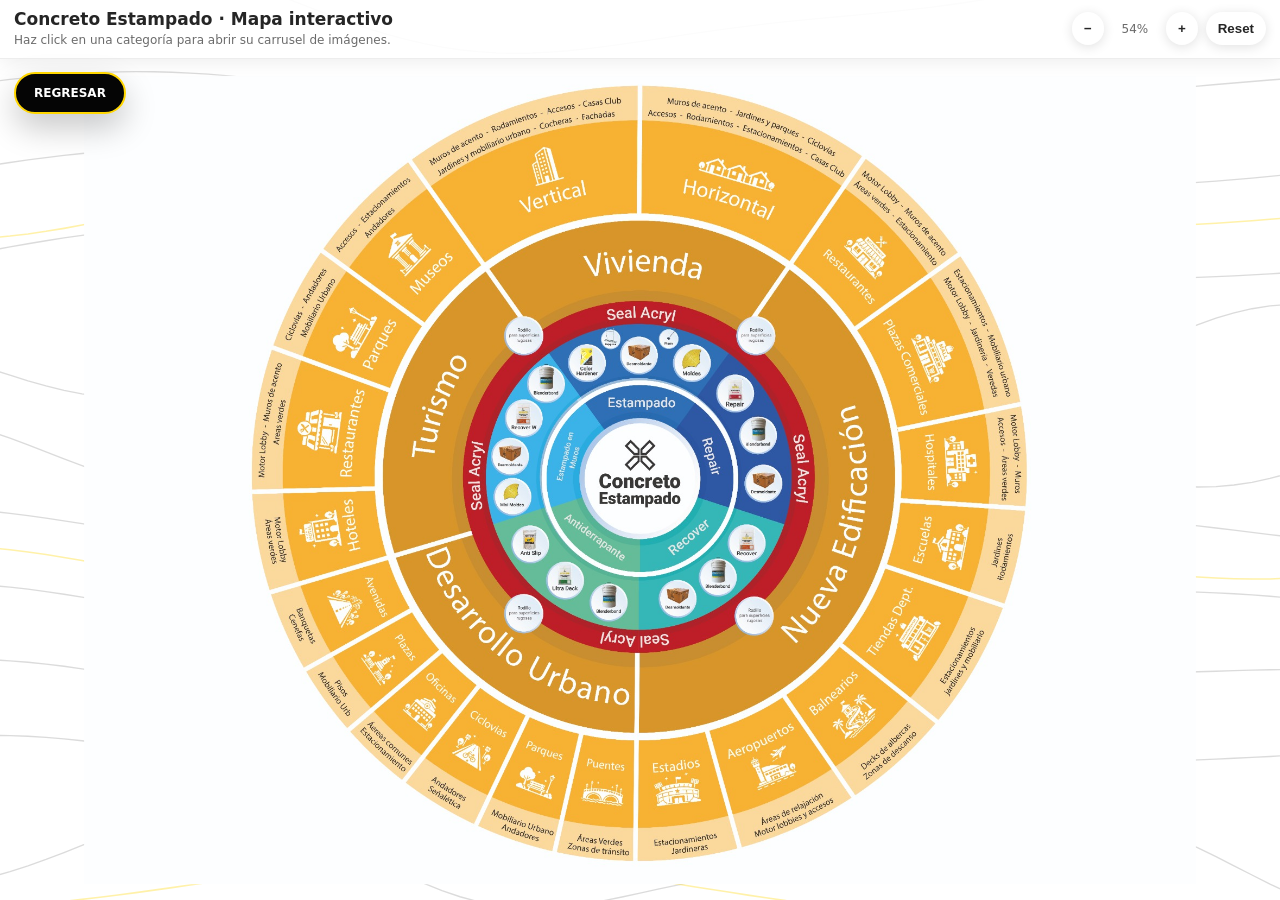
==== commit 613a699b: "index.html" ====
--- a/infografias/estampado/index.html
+++ b/infografias/estampado/index.html
@@ -185,352 +185,64 @@
 
  "restaurantes-nueva-edificacion": [
   {
-    src: "https://blendergroup.com/storage/product/media/694/microcemento-comedor.webp",
-    caption: "Restaurantes nueva edificación"
-  },
-  {
-    src: "https://blendergroup.com/storage/product/media/697/microcemento-terraza.webp",
-    caption: "Restaurantes nueva edificación"
-  },
-  {
-    src: "https://blendergroup.com/storage/product/media/698/microcemento-estancia.webp",
-    caption: "Restaurantes nueva edificación"
-  },
-  {
-    src: "https://blendergroup.com/storage/product/media/699/microcemento-sala-de-estar.webp",
-    caption: "Restaurantes nueva edificación"
-  },
-  {
-    src: "https://blendergroup.com/storage/product/media/700/microcemento-cocina.webp",
-    caption: "Restaurantes nueva edificación"
-  },
-  {
-    src: "https://blendergroup.com/storage/product/media/702/microcemento-comedor.webp",
-    caption: "Restaurantes nueva edificación"
-  },
-  {
-    src: "https://blendergroup.com/storage/product/media/703/microcemento-pasillo.webp",
-    caption: "Restaurantes nueva edificación"
-  },
-  {
-    src: "https://blendergroup.com/storage/product/media/704/microcemento-salada-de-estar.webp",
-    caption: "Restaurantes nueva edificación"
-  },
-  {
-    src: "https://blendergroup.com/storage/product/media/709/microcemento-sanitarios.webp",
-    caption: "Restaurantes nueva edificación"
-  },
-  {
-    src: "https://blendergroup.com/storage/product/media/716/microcemento-comedor.webp",
-    caption: "Restaurantes nueva edificación"
-  },
-  {
-    src: "https://blendergroup.com/storage/product/media/720/microcemento-comedor.webp",
-    caption: "Restaurantes nueva edificación"
-  },
-  {
-    src: "https://blendergroup.com/storage/product/media/722/microcemento-buffete.webp",
-    caption: "Restaurantes nueva edificación"
-  },
-  {
-    src: "https://blendergroup.com/storage/product/media/741/microcemento-habitacion.webp",
-    caption: "Restaurantes nueva edificación"
-  },
-  {
-    src: "https://blendergroup.com/storage/product/media/744/microcemento-cocina.webp",
-    caption: "Restaurantes nueva edificación"
-  },
-  {
-    src: "https://blendergroup.com/storage/product/media/752/microcemento-buffete.webp",
-    caption: "Restaurantes nueva edificación"
-  },
-  {
-    src: "https://blendergroup.com/storage/product/media/756/microcemento-terraza.webp",
-    caption: "Restaurantes nueva edificación"
-  },
-  {
-    src: "https://blendergroup.com/storage/product/media/759/microcemento-terraza.webp",
-    caption: "Restaurantes nueva edificación"
-  },
-  {
-    src: "https://blendergroup.com/storage/product/media/787/microcemento-habitacion.webp",
-    caption: "Restaurantes nueva edificación"
-  },
-  {
-    src: "https://blendergroup.com/storage/product/media/788/microcemento-cocina.webp",
-    caption: "Restaurantes nueva edificación"
-  },
-  {
-    src: "https://blendergroup.com/storage/product/media/790/microcemento-sala-de-estar.webp",
-    caption: "Restaurantes nueva edificación"
-  },
-  {
-    src: "https://blendergroup.com/storage/product/media/793/microcemento-terraza.webp",
-    caption: "Restaurantes nueva edificación"
-  },
-  {
-    src: "https://blendergroup.com/storage/product/media/797/microcemento-pasillo.webp",
-    caption: "Restaurantes nueva edificación"
-  },
-  {
-    src: "https://blendergroup.com/storage/product/media/798/microcemento-vestidores.webp",
-    caption: "Restaurantes nueva edificación"
-  },
-  {
-    src: "https://blendergroup.com/storage/product/media/801/microcemento-sanitario.webp",
-    caption: "Restaurantes nueva edificación"
-  },
-  {
-    src: "https://blendergroup.com/storage/product/media/826/microcemento-terraza.webp",
-    caption: "Restaurantes nueva edificación"
-  },
-  {
-    src: "https://blendergroup.com/storage/product/media/831/microcemento-sanitario.webp",
-    caption: "Restaurantes nueva edificación"
+    src: "https://blendergroup.com/storage/product/media/686/concreto-estampado-restaurantes.webp",
+    caption: "N/A"
   }
 ],
 
 "plazas-comerciales": [
   {
-    src: "https://blendergroup.com/storage/product/media/674/concreto-estampado-centros-comerciales.webp",
-    caption: "Plazas comerciales"
-  },
-  {
-    src: "https://blendergroup.com/storage/product/media/675/concreto-estampado-centros-comerciales.webp",
-    caption: "Plazas comerciales"
-  },
-  {
-    src: "https://blendergroup.com/storage/product/media/710/microcemento-plaza-comercial.webp",
-    caption: "Plazas comerciales"
-  },
-  {
-    src: "https://blendergroup.com/storage/product/media/769/microcemento-plaza-comercial.webp",
-    caption: "Plazas comerciales"
-  },
-  {
-    src: "https://blendergroup.com/storage/product/media/772/microcemento-plaza-comercial.webp",
-    caption: "Plazas comerciales"
-  },
-  {
-    src: "https://blendergroup.com/storage/product/media/776/microcemento-plaza-comercial.webp",
-    caption: "Plazas comerciales"
-  },
-  {
-    src: "https://blendergroup.com/storage/product/media/779/microcemento-plaza-comercial.webp",
-    caption: "Plazas comerciales"
-  },
-  {
-    src: "https://blendergroup.com/storage/product/media/786/microcemento-plaza-comercial.webp",
-    caption: "Plazas comerciales"
-  },
-  {
-    src: "https://blendergroup.com/storage/product/media/799/microcemento-plaza-comercial.webp",
-    caption: "Plazas comerciales"
-  },
-  {
-    src: "https://blendergroup.com/storage/product/media/805/microcemento-plaza-comercial.webp",
-    caption: "Plazas comerciales"
-  },
-  {
-    src: "https://blendergroup.com/storage/product/media/808/microcemento-plaza-comercial.webp",
-    caption: "Plazas comerciales"
+    src: "N/A",
+    caption: "N/A"
   }
 ],
 
 "hospitales": [
   {
-    src: "https://blendergroup.com/storage/product/media/671/concreto-estampado-hospitales.webp",
-    caption: "Hospitales"
-  },
-  {
-    src: "https://blendergroup.com/storage/product/media/672/concreto-estampado-hospitales.webp",
-    caption: "Hospitales"
-  },
-  {
-    src: "https://blendergroup.com/storage/product/media/715/microcemento-hospital.webp",
-    caption: "Hospitales"
-  },
-  {
-    src: "https://blendergroup.com/storage/product/media/717/microcemento-sala-de-espera.webp",
-    caption: "Hospitales"
-  },
-  {
-    src: "https://blendergroup.com/storage/product/media/719/microcemento-sanitarios.webp",
-    caption: "Hospitales"
-  },
-  {
-    src: "https://blendergroup.com/storage/product/media/727/microcemento-sanitarios.webp",
-    caption: "Hospitales"
-  },
-  {
-    src: "https://blendergroup.com/storage/product/media/740/microcemento-sala-de-espera.webp",
-    caption: "Hospitales"
-  },
-  {
-    src: "https://blendergroup.com/storage/product/media/749/microcemento-sanitarios.webp",
-    caption: "Hospitales"
-  },
-  {
-    src: "https://blendergroup.com/storage/product/media/753/microcemento-sanitarios.webp",
-    caption: "Hospitales"
-  },
-  {
-    src: "https://blendergroup.com/storage/product/media/761/microcemento-sanitarios.webp",
-    caption: "Hospitales"
-  },
-  {
-    src: "https://blendergroup.com/storage/product/media/768/microcemento-sanitarios.webp",
-    caption: "Hospitales"
-  },
-  {
-    src: "https://blendergroup.com/storage/product/media/771/microcemento-sala-de-espera.webp",
-    caption: "Hospitales"
-  },
-  {
-    src: "https://blendergroup.com/storage/product/media/781/microcemento-hospital.webp",
-    caption: "Hospitales"
-  },
-  {
-    src: "https://blendergroup.com/storage/product/media/782/microcemento-sanitario.webp",
-    caption: "Hospitales"
-  },
-  {
-    src: "https://blendergroup.com/storage/product/media/801/microcemento-sanitario.webp",
-    caption: "Hospitales"
-  },
-  {
-    src: "https://blendergroup.com/storage/product/media/831/microcemento-sanitario.webp",
-    caption: "Hospitales"
+    src: "N/A",
+    caption: "N/A"
   }
 ],
 
 "escuelas": [
   {
-    src: "https://blendergroup.com/storage/product/media/673/concreto-estampado-escuelas.webp",
-    caption: "Escuelas"
-  },
-  {
-    src: "https://blendergroup.com/storage/product/media/718/microcemento-salon-de-clases.webp",
-    caption: "Escuelas"
-  },
-  {
-    src: "https://blendergroup.com/storage/product/media/823/microcemento-guarderia.webp",
-    caption: "Escuelas"
-  },
-  {
-    src: "https://blendergroup.com/storage/product/media/828/microcemento-auditorio.webp",
-    caption: "Escuelas"
+    src: "N/A",
+    caption: "N/A"
   }
 ],
 
 "tiendas-departamentales": [
   {
-    src: "https://blendergroup.com/storage/product/media/713/microcemento-tiendas.webp",
-    caption: "Tiendas departamentales"
-  },
-  {
-    src: "https://blendergroup.com/storage/product/media/721/microcemento-tienda.webp",
-    caption: "Tiendas departamentales"
-  },
-  {
-    src: "https://blendergroup.com/storage/product/media/778/microcemento-tienda.webp",
-    caption: "Tiendas departamentales"
-  },
-  {
-    src: "https://blendergroup.com/storage/product/media/819/microcemento-tienda.webp",
-    caption: "Tiendas departamentales"
-  },
-  {
-    src: "https://blendergroup.com/storage/product/media/821/microcemento-tienda.webp",
-    caption: "Tiendas departamentales"
-  },
-  {
-    src: "https://blendergroup.com/storage/product/media/822/microcemento-tienda.webp",
-    caption: "Tiendas departamentales"
+    src: "N/A",
+    caption: "N/A"
   }
 ],
 
 "balnearios": [
   {
-    src: "https://blendergroup.com/storage/product/media/676/concreto-estampado-albercas.webp",
-    caption: "Balnearios"
-  },
-  {
-    src: "https://blendergroup.com/storage/product/media/723/microcemento-alberca.webp",
-    caption: "Balnearios"
-  },
-  {
-    src: "https://blendergroup.com/storage/product/media/724/microcemento-alberca.webp",
-    caption: "Balnearios"
-  },
-  {
-    src: "https://blendergroup.com/storage/product/media/762/microcemento-alberca.webp",
-    caption: "Balnearios"
-  },
-  {
-    src: "https://blendergroup.com/storage/product/media/770/microcemento-alberca.webp",
-    caption: "Balnearios"
+    src: "N/A",
+    caption: "N/A"
   }
 ],
 
 "aeropuertos": [
   {
-    src: "https://blendergroup.com/storage/product/media/677/concreto-estampado-aeropuertos.webp",
-    caption: "Aeropuertos"
-  },
-  {
-    src: "https://blendergroup.com/storage/product/media/725/microcemento-aeropuerto.webp",
-    caption: "Aeropuertos"
-  },
-  {
-    src: "https://blendergroup.com/storage/product/media/766/microcemento-aeropuerto.webp",
-    caption: "Aeropuertos"
-  },
-  {
-    src: "https://blendergroup.com/storage/product/media/810/microcemento-aeropuerto.webp",
-    caption: "Aeropuertos"
+    src: "N/A",
+    caption: "N/A"
   }
 ],
 
 "estadios": [
   {
-    src: "https://blendergroup.com/storage/product/media/678/concreto-estampado-estadios.webp",
-    caption: "Estadios"
-  },
-  {
-    src: "https://blendergroup.com/storage/product/media/689/microcemento-gimnasio.webp",
-    caption: "Estadios"
-  },
-  {
-    src: "https://blendergroup.com/storage/product/media/728/microcemento-estadio-de-futbol.webp",
-    caption: "Estadios"
-  },
-  {
-    src: "https://blendergroup.com/storage/product/media/773/microcemento-gimnasio.webp",
-    caption: "Estadios"
-  },
-  {
-    src: "https://blendergroup.com/storage/product/media/811/microcemento-estadio.webp",
-    caption: "Estadios"
-  },
-  {
-    src: "https://blendergroup.com/storage/product/media/814/microcemento-cancha-de-basketball.webp",
-    caption: "Estadios"
-  },
-  {
-    src: "https://blendergroup.com/storage/product/media/830/microcemento-cancha-de-handball.webp",
-    caption: "Estadios"
+    src: "N/A",
+    caption: "N/A"
   }
 ],
 
 "puentes": [
   {
-    src: "https://blendergroup.com/storage/product/media/679/concreto-estampado-puentes-peatonales.webp",
-    caption: "Puentes"
-  },
-  {
-    src: "https://blendergroup.com/storage/product/media/729/microcemento-puente-vial.webp",
-    caption: "Puentes"
+    src: "N/A",
+    caption: "N/A"
   }
 ],
 
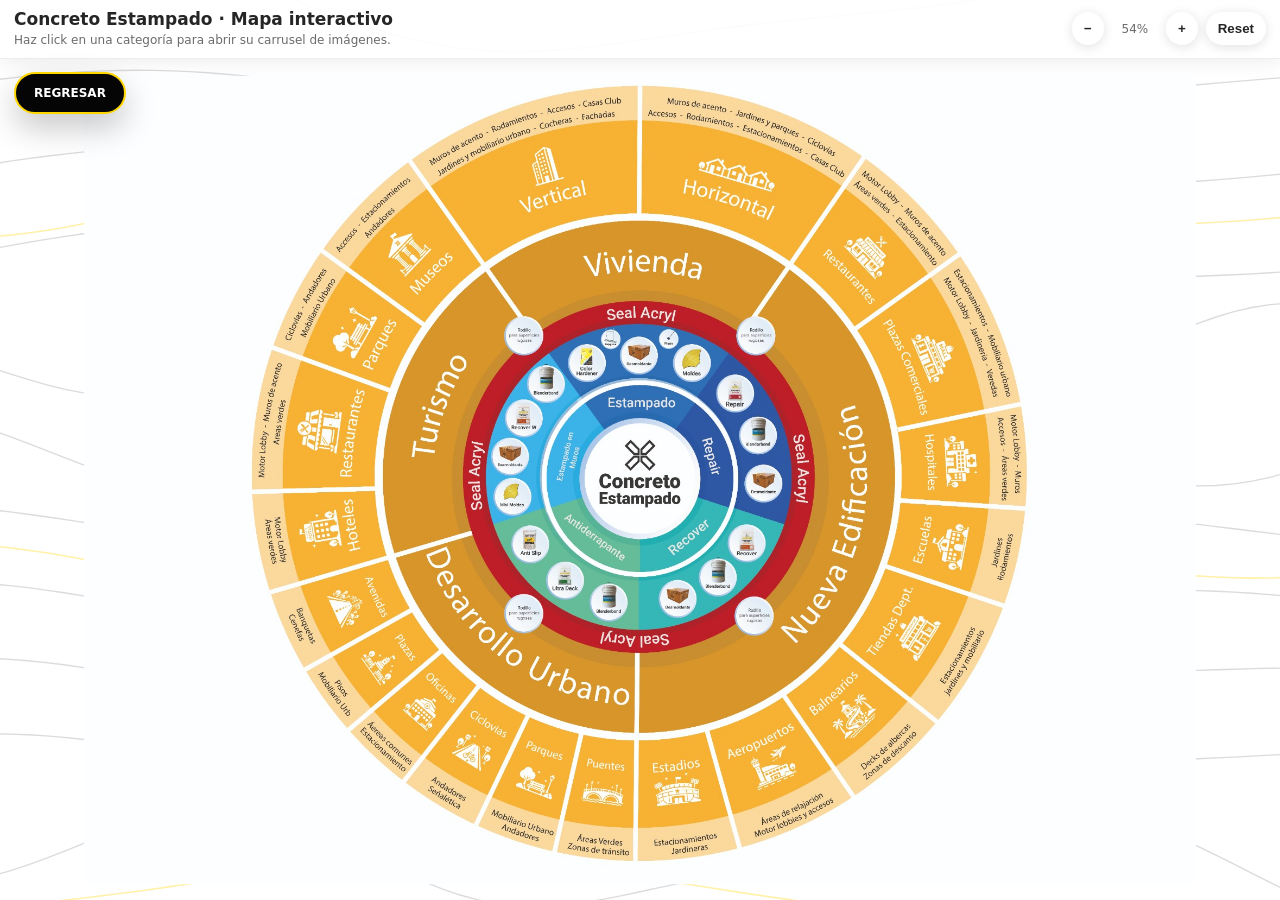
==== commit ab078912: "index.html" ====
--- a/infografias/estampado/index.html
+++ b/infografias/estampado/index.html
@@ -250,70 +250,6 @@
   {
     src: "https://blendergroup.com/storage/product/media/682/concreto-estampado-desarrollos.webp",
     caption: "Parques desarrollo urbano"
-  },
-  {
-    src: "https://blendergroup.com/storage/product/media/687/concreto-estampado-parques.webp",
-    caption: "Parques desarrollo urbano"
-  },
-  {
-    src: "https://blendergroup.com/storage/product/media/688/concreto-estampado-desarrollos-horizontales.webp",
-    caption: "Parques desarrollo urbano"
-  },
-  {
-    src: "https://blendergroup.com/storage/product/media/711/microcemento-jardin.webp",
-    caption: "Parques desarrollo urbano"
-  },
-  {
-    src: "https://blendergroup.com/storage/product/media/730/microcemento-jardin.webp",
-    caption: "Parques desarrollo urbano"
-  },
-  {
-    src: "https://blendergroup.com/storage/product/media/731/microcemento-jardin.webp",
-    caption: "Parques desarrollo urbano"
-  },
-  {
-    src: "https://blendergroup.com/storage/product/media/732/microcemento-jardin.webp",
-    caption: "Parques desarrollo urbano"
-  },
-  {
-    src: "https://blendergroup.com/storage/product/media/736/microcemento-jardin.webp",
-    caption: "Parques desarrollo urbano"
-  },
-  {
-    src: "https://blendergroup.com/storage/product/media/737/microcemento-parque.webp",
-    caption: "Parques desarrollo urbano"
-  },
-  {
-    src: "https://blendergroup.com/storage/product/media/738/microcemento-andador.webp",
-    caption: "Parques desarrollo urbano"
-  },
-  {
-    src: "https://blendergroup.com/storage/product/media/750/microcemento-parque.webp",
-    caption: "Parques desarrollo urbano"
-  },
-  {
-    src: "https://blendergroup.com/storage/product/media/751/microcemento-parque.webp",
-    caption: "Parques desarrollo urbano"
-  },
-  {
-    src: "https://blendergroup.com/storage/product/media/767/microcemento-parque.webp",
-    caption: "Parques desarrollo urbano"
-  },
-  {
-    src: "https://blendergroup.com/storage/product/media/783/microcemento-jardin.webp",
-    caption: "Parques desarrollo urbano"
-  },
-  {
-    src: "https://blendergroup.com/storage/product/media/784/microcemento-parque.webp",
-    caption: "Parques desarrollo urbano"
-  },
-  {
-    src: "https://blendergroup.com/storage/product/media/809/microcemento-parque.webp",
-    caption: "Parques desarrollo urbano"
-  },
-  {
-    src: "https://blendergroup.com/storage/product/media/817/microcemento-jardin.webp",
-    caption: "Parques desarrollo urbano"
   }
 ],
 
@@ -321,76 +257,12 @@
   {
     src: "https://blendergroup.com/storage/product/media/733/microcemento-ciclovia.webp",
     caption: "Ciclovías"
-  },
-  {
-    src: "https://blendergroup.com/storage/product/media/815/microcemento-ciclovia.webp",
-    caption: "Ciclovías"
-  },
-  {
-    src: "https://blendergroup.com/storage/product/media/833/sellador-ciclovia.webp",
-    caption: "Ciclovías"
   }
 ],
 
 "oficinas": [
   {
     src: "https://blendergroup.com/storage/product/media/680/concreto-estampado-edificios.webp",
-    caption: "Oficinas"
-  },
-  {
-    src: "https://blendergroup.com/storage/product/media/690/microcemento-oficinas.webp",
-    caption: "Oficinas"
-  },
-  {
-    src: "https://blendergroup.com/storage/product/media/734/microcemento-oficina.webp",
-    caption: "Oficinas"
-  },
-  {
-    src: "https://blendergroup.com/storage/product/media/735/microcemento-oficina.webp",
-    caption: "Oficinas"
-  },
-  {
-    src: "https://blendergroup.com/storage/product/media/765/microcemento-recepcion.webp",
-    caption: "Oficinas"
-  },
-  {
-    src: "https://blendergroup.com/storage/product/media/777/microcemento-recepcion.webp",
-    caption: "Oficinas"
-  },
-  {
-    src: "https://blendergroup.com/storage/product/media/780/microcemento-oficina.webp",
-    caption: "Oficinas"
-  },
-  {
-    src: "https://blendergroup.com/storage/product/media/791/microcemento-oficina.webp",
-    caption: "Oficinas"
-  },
-  {
-    src: "https://blendergroup.com/storage/product/media/792/microcemento-oficina.webp",
-    caption: "Oficinas"
-  },
-  {
-    src: "https://blendergroup.com/storage/product/media/803/microcemento-fachada.webp",
-    caption: "Oficinas"
-  },
-  {
-    src: "https://blendergroup.com/storage/product/media/804/microcemento-planta-industrial.webp",
-    caption: "Oficinas"
-  },
-  {
-    src: "https://blendergroup.com/storage/product/media/806/microcemento-oficina.webp",
-    caption: "Oficinas"
-  },
-  {
-    src: "https://blendergroup.com/storage/product/media/807/microcemento-oficina.webp",
-    caption: "Oficinas"
-  },
-  {
-    src: "https://blendergroup.com/storage/product/media/816/microcemento-oficina.webp",
-    caption: "Oficinas"
-  },
-  {
-    src: "https://blendergroup.com/storage/product/media/832/sellador-muro.webp",
     caption: "Oficinas"
   }
 ],
@@ -410,26 +282,6 @@
   {
     src: "https://blendergroup.com/storage/product/media/684/concreto-estampado-avenidas.webp",
     caption: "Avenidas"
-  },
-  {
-    src: "https://blendergroup.com/storage/product/media/739/microcemento-banqueta.webp",
-    caption: "Avenidas"
-  },
-  {
-    src: "https://blendergroup.com/storage/product/media/763/microcemento-estacionamiento.webp",
-    caption: "Avenidas"
-  },
-  {
-    src: "https://blendergroup.com/storage/product/media/785/microcemento-banqueta.webp",
-    caption: "Avenidas"
-  },
-  {
-    src: "https://blendergroup.com/storage/product/media/789/microcemento-estacionamiento.webp",
-    caption: "Avenidas"
-  },
-  {
-    src: "https://blendergroup.com/storage/product/media/818/microcemento-via-publica.webp",
-    caption: "Avenidas"
   }
 ],
 
@@ -437,38 +289,6 @@
   {
     src: "https://blendergroup.com/storage/product/media/685/concreto-estampado-motor-lobby.webp",
     caption: "Hoteles"
-  },
-  {
-    src: "https://blendergroup.com/storage/product/media/695/microcemento-estancia.webp",
-    caption: "Hoteles"
-  },
-  {
-    src: "https://blendergroup.com/storage/product/media/696/microcemento-residencial.webp",
-    caption: "Hoteles"
-  },
-  {
-    src: "https://blendergroup.com/storage/product/media/741/microcemento-habitacion.webp",
-    caption: "Hoteles"
-  },
-  {
-    src: "https://blendergroup.com/storage/product/media/742/microcemento-hotel.webp",
-    caption: "Hoteles"
-  },
-  {
-    src: "https://blendergroup.com/storage/product/media/787/microcemento-habitacion.webp",
-    caption: "Hoteles"
-  },
-  {
-    src: "https://blendergroup.com/storage/product/media/824/microcemento-residencial.webp",
-    caption: "Hoteles"
-  },
-  {
-    src: "https://blendergroup.com/storage/product/media/825/microcemento-hotel.webp",
-    caption: "Hoteles"
-  },
-  {
-    src: "https://blendergroup.com/storage/product/media/829/microcemento-hotel.webp",
-    caption: "Hoteles"
   }
 ],
 
@@ -476,86 +296,6 @@
   {
     src: "https://blendergroup.com/storage/product/media/686/concreto-estampado-restaurantes.webp",
     caption: "Restaurantes turismo"
-  },
-  {
-    src: "https://blendergroup.com/storage/product/media/691/microcemento-terrazas.webp",
-    caption: "Restaurantes turismo"
-  },
-  {
-    src: "https://blendergroup.com/storage/product/media/705/microcemento-restaurante.webp",
-    caption: "Restaurantes turismo"
-  },
-  {
-    src: "https://blendergroup.com/storage/product/media/706/microcemento-restaurante.webp",
-    caption: "Restaurantes turismo"
-  },
-  {
-    src: "https://blendergroup.com/storage/product/media/707/microcemento-cafeteria.webp",
-    caption: "Restaurantes turismo"
-  },
-  {
-    src: "https://blendergroup.com/storage/product/media/708/microcemento-bar.webp",
-    caption: "Restaurantes turismo"
-  },
-  {
-    src: "https://blendergroup.com/storage/product/media/712/microcemento-restaurante.webp",
-    caption: "Restaurantes turismo"
-  },
-  {
-    src: "https://blendergroup.com/storage/product/media/726/microcemento-restaurante.webp",
-    caption: "Restaurantes turismo"
-  },
-  {
-    src: "https://blendergroup.com/storage/product/media/743/microcemento-restaurante.webp",
-    caption: "Restaurantes turismo"
-  },
-  {
-    src: "https://blendergroup.com/storage/product/media/745/microcemento-restaurante.webp",
-    caption: "Restaurantes turismo"
-  },
-  {
-    src: "https://blendergroup.com/storage/product/media/746/microcemento-restaurante.webp",
-    caption: "Restaurantes turismo"
-  },
-  {
-    src: "https://blendergroup.com/storage/product/media/747/microcemento-restaurante.webp",
-    caption: "Restaurantes turismo"
-  },
-  {
-    src: "https://blendergroup.com/storage/product/media/748/microcemento-restaurante.webp",
-    caption: "Restaurantes turismo"
-  },
-  {
-    src: "https://blendergroup.com/storage/product/media/757/microcemento-restaurante.webp",
-    caption: "Restaurantes turismo"
-  },
-  {
-    src: "https://blendergroup.com/storage/product/media/764/microcemento-restaurante.webp",
-    caption: "Restaurantes turismo"
-  },
-  {
-    src: "https://blendergroup.com/storage/product/media/794/microcemento-restaurante.webp",
-    caption: "Restaurantes turismo"
-  },
-  {
-    src: "https://blendergroup.com/storage/product/media/795/microcemento-restaurante.webp",
-    caption: "Restaurantes turismo"
-  },
-  {
-    src: "https://blendergroup.com/storage/product/media/796/microcemento-restaurante.webp",
-    caption: "Restaurantes turismo"
-  },
-  {
-    src: "https://blendergroup.com/storage/product/media/802/microcemento-restaurante.webp",
-    caption: "Restaurantes turismo"
-  },
-  {
-    src: "https://blendergroup.com/storage/product/media/820/microcemento-restaurante.webp",
-    caption: "Restaurantes turismo"
-  },
-  {
-    src: "https://blendergroup.com/storage/product/media/827/microcemento-restaurante.webp",
-    caption: "Restaurantes turismo"
   }
 ],
 
@@ -563,28 +303,12 @@
   {
     src: "https://blendergroup.com/storage/product/media/687/concreto-estampado-parques.webp",
     caption: "Parques turismo"
-  },
-  {
-    src: "https://blendergroup.com/storage/product/media/817/microcemento-jardin.webp",
-    caption: "Parques turismo"
   }
 ],
 
 "museos": [
   {
     src: "https://blendergroup.com/storage/product/media/683/concreto-estampado-museos.webp",
-    caption: "Museos"
-  },
-  {
-    src: "https://blendergroup.com/storage/product/media/754/microcemento-museo.webp",
-    caption: "Museos"
-  },
-  {
-    src: "https://blendergroup.com/storage/product/media/755/microcemento-museo.webp",
-    caption: "Museos"
-  },
-  {
-    src: "https://blendergroup.com/storage/product/media/758/microcemento-museo.webp",
     caption: "Museos"
   }
 ]
